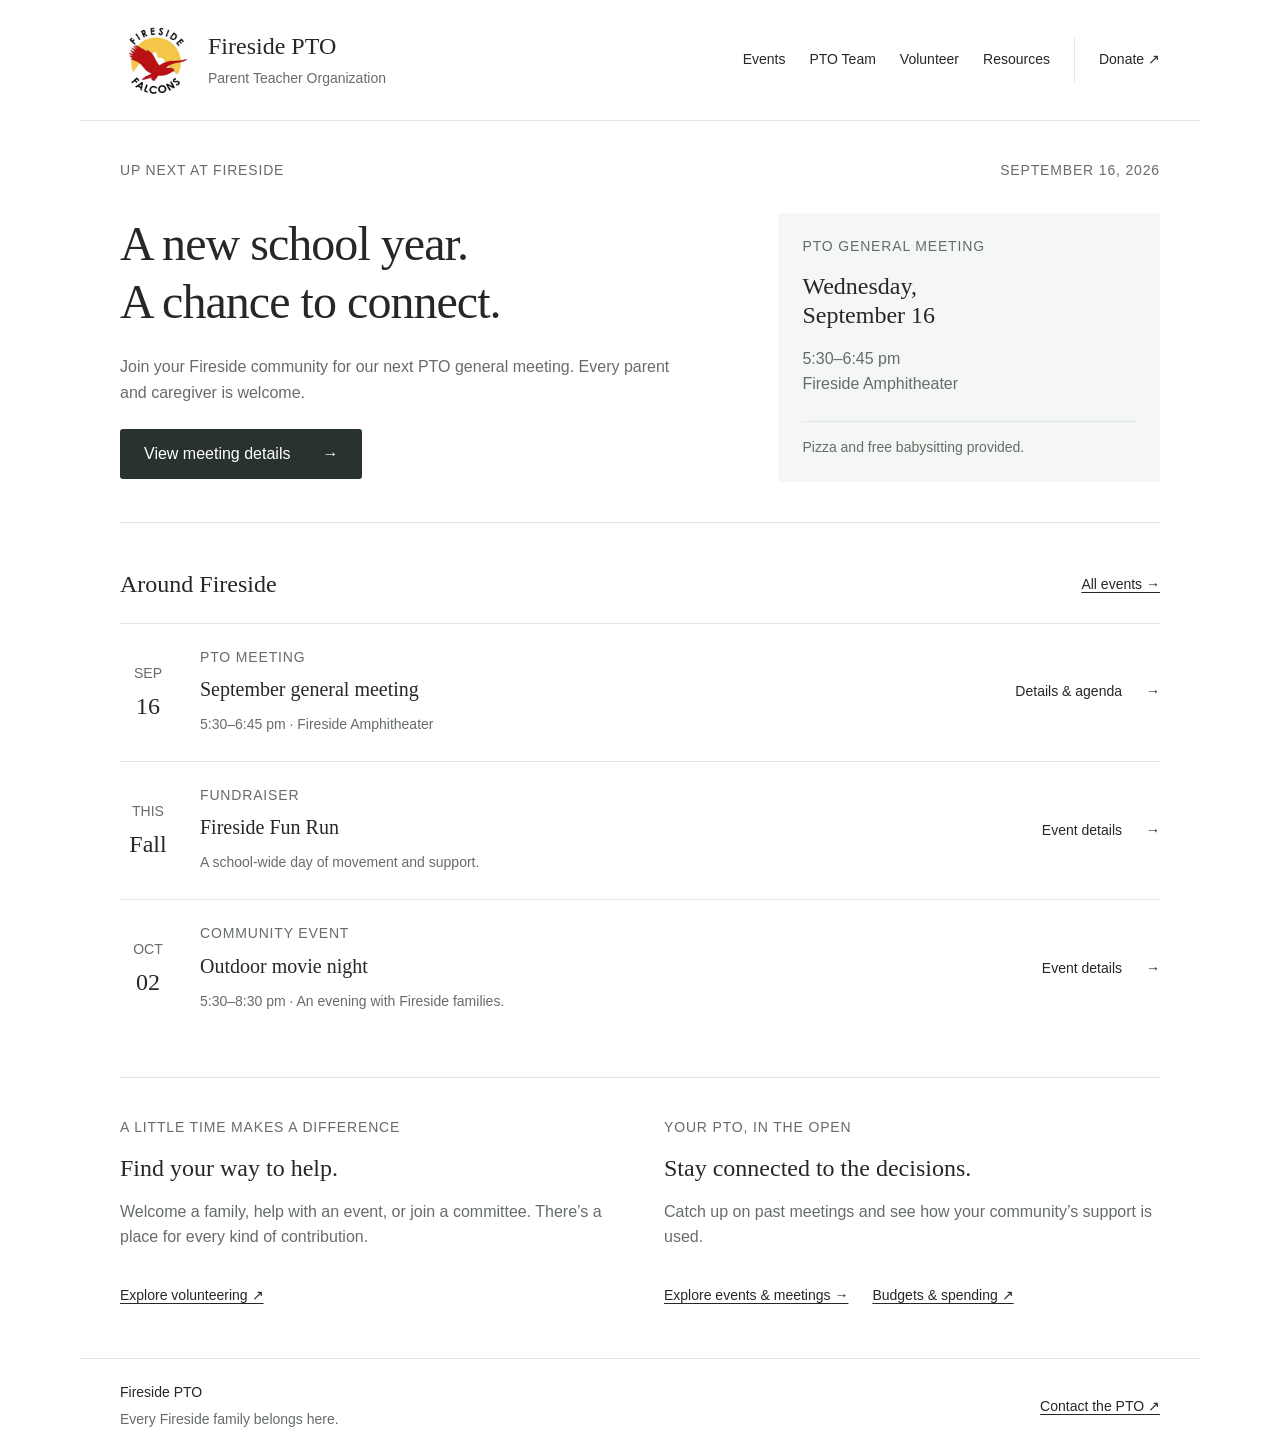
==== index.html @ 52592a34 "Add Fireside PTO website preview and shared design system" ====
<!doctype html>
<html lang="en">
<head>
<meta charset="utf-8">
<meta name="viewport" content="width=device-width, initial-scale=1">
<title>Fireside PTO</title>
<meta name="description" content="Fireside PTO website concept: events, meeting records, volunteer opportunities, and the PTO team.">
<link rel="icon" href="assets/fireside-logo.png">
<link rel="stylesheet" href="design.css">
<link rel="stylesheet" href="site.css">
</head>
<body>
<div id="fireside-refined" aria-label="Refined Fireside family bulletin">
  <header class="fr-header">
    <button class="fr-brand" data-home aria-label="Fireside PTO home"><img src="assets/fireside-logo.png" alt="Fireside Falcons"><span class="fr-brand-copy">Fireside PTO<span>Parent Teacher Organization</span></span></button>
    <nav aria-label="Main navigation"><button data-section="events">Events</button><button data-team>PTO Team</button><a href="https://www.firesidepto.org/volunteering" target="_blank" rel="noopener">Volunteer</a><a href="https://www.firesidepto.org/policiesforms" target="_blank" rel="noopener">Resources</a></nav>
    <a class="fr-support" href="https://www.firesidepto.org/fundraising" target="_blank" rel="noopener">Donate ↗</a>
  </header>
  <main id="fr-home">
    <section class="fr-hero">
      <div class="fr-kicker">UP NEXT AT FIRESIDE <span>SEPTEMBER 16, 2026</span></div>
      <div class="fr-hero-grid"><div><h1>A new school year.<br>A chance to connect.</h1><p>Join your Fireside community for our next PTO general meeting. Every parent and caregiver is welcome.</p><button class="fr-primary" data-event="next">View meeting details <span>→</span></button></div><aside class="fr-next"><span class="fr-label">PTO GENERAL MEETING</span><div class="fr-date">Wednesday,<br>September 16</div><p>5:30–6:45 pm<br>Fireside Amphitheater</p><div class="fr-note">Pizza and free babysitting provided.</div></aside></div>
    </section>
    <section class="fr-events" id="fr-events-section">
      <div class="fr-section-top"><h2>Around Fireside</h2><button class="fr-inline" data-section="events">All events →</button></div>
      <div id="fr-upcoming">
        <button class="fr-event-row" data-event="next"><span class="fr-calendar"><span>SEP</span>16</span><span class="fr-row-main"><span class="fr-label">PTO MEETING</span><strong>September general meeting</strong><span>5:30–6:45 pm · Fireside Amphitheater</span></span><span class="fr-row-end">Details & agenda <span>→</span></span></button>
        <button class="fr-event-row" data-event="run"><span class="fr-calendar"><span>THIS</span>Fall</span><span class="fr-row-main"><span class="fr-label">FUNDRAISER</span><strong>Fireside Fun Run</strong><span>A school-wide day of movement and support.</span></span><span class="fr-row-end">Event details <span>→</span></span></button>
        <button class="fr-event-row" data-event="movie"><span class="fr-calendar"><span>OCT</span>02</span><span class="fr-row-main"><span class="fr-label">COMMUNITY EVENT</span><strong>Outdoor movie night</strong><span>5:30–8:30 pm · An evening with Fireside families.</span></span><span class="fr-row-end">Event details <span>→</span></span></button>
      </div>
      <div id="fr-past" hidden><p class="fr-archive-intro">Meeting summaries, agendas, and minutes stay together with the meeting they belong to.</p><button class="fr-event-row" data-event="past"><span class="fr-calendar"><span>PAST</span>PTO</span><span class="fr-row-main"><span class="fr-label">ILLUSTRATIVE ARCHIVE ENTRY</span><strong>Spring general meeting</strong><span>See how a completed meeting would appear.</span></span><span class="fr-row-end">Summary & minutes <span>→</span></span></button><a class="fr-inline" href="https://www.firesidepto.org/meetingsminutes" target="_blank" rel="noopener">Open the current meeting archive ↗</a></div>
    </section>
    <section class="fr-bottom"><div><span class="fr-label">A LITTLE TIME MAKES A DIFFERENCE</span><h2>Find your way to help.</h2><p>Welcome a family, help with an event, or join a committee. There’s a place for every kind of contribution.</p><a class="fr-inline" href="https://www.firesidepto.org/volunteering" target="_blank" rel="noopener">Explore volunteering ↗</a></div><div><span class="fr-label">YOUR PTO, IN THE OPEN</span><h2>Stay connected to the decisions.</h2><p>Catch up on past meetings and see how your community’s support is used.</p><div class="fr-links"><button class="fr-inline" data-section="meetings">Browse past meetings →</button><a class="fr-inline" href="https://www.firesidepto.org/policiesforms" target="_blank" rel="noopener">Budgets & spending ↗</a></div></div></section>
  </main>
  <main id="fr-events-page" hidden>
    <section class="fr-page-intro"><span class="fr-label">THE FIRESIDE CALENDAR</span><h1>Events & gatherings</h1><p>See what’s coming up, or catch up on the conversations and decisions from past PTO meetings.</p></section>
    <section class="fr-events"><div class="fr-section-top"><h2 id="fr-events-heading">Coming up</h2><div class="fr-switch" role="group" aria-label="Events view"><button data-section="events" aria-pressed="true">Upcoming events</button><button data-section="meetings" aria-pressed="false">Past meetings</button></div></div><div id="fr-events-list"></div><div id="fr-meetings-list" hidden></div></section>
  </main>
  <main id="fr-team" hidden>
    <section class="fr-page-intro"><span class="fr-label">2026–27 SCHOOL YEAR</span><h1>Meet your PTO team.</h1><p>The people serving in named PTO roles, helping organize our events, manage funds, and keep families connected.</p><div class="fr-status">Directory preview · Photos and individual role contacts still to be added.</div></section>
    <section class="fr-team-grid" aria-label="PTO role holders">
      <article><div class="fr-photo" role="img" aria-label="Photo placeholder for Natalie Drummond">ND</div><span class="fr-label">PRESIDENT</span><h2>Natalie Drummond</h2><a class="fr-inline" href="mailto:chairfiresidepto@gmail.com">Email the PTO chair ↗</a></article>
      <article><div class="fr-photo" role="img" aria-label="Photo placeholder for Leanne Duhon">LD</div><span class="fr-label">FUNDRAISING</span><h2>Leanne Duhon</h2><span class="fr-contact-pending">Role contact to be added</span></article>
      <article><div class="fr-photo" role="img" aria-label="Photo placeholder for Chloe Fitch">CF</div><span class="fr-label">PROGRAMS</span><h2>Chloe Fitch</h2><a class="fr-inline" href="mailto:programsfiresidepto@gmail.com">Email the programs team ↗</a></article>
      <article><div class="fr-photo" role="img" aria-label="Photo placeholder for Sivan Kfir">SK</div><span class="fr-label">PROGRAMS CO-CHAIR</span><h2>Sivan Kfir</h2><a class="fr-inline" href="mailto:programsfiresidepto@gmail.com">Email the programs team ↗</a></article>
      <article><div class="fr-photo" role="img" aria-label="Photo placeholder for Jon Mortimer">JM</div><span class="fr-label">TREASURER</span><h2>Jon Mortimer</h2><span class="fr-contact-pending">Role contact to be added</span></article>
      <article><div class="fr-photo" role="img" aria-label="Photo placeholder for Shelly Shacham">SS</div><span class="fr-label">COMMUNICATIONS</span><h2>Shelly Shacham</h2><span class="fr-contact-pending">Role contact to be added</span></article>
      <article><div class="fr-photo" role="img" aria-label="Photo placeholder for Elinor Mayer-Tzang">EM</div><span class="fr-label">COMMUNICATIONS</span><h2>Elinor Mayer-Tzang</h2><span class="fr-contact-pending">Role contact to be added</span></article>
    </section><section class="fr-team-help"><h2>Not sure who to ask?</h2><p>Contact the PTO and we’ll help you find the right person.</p><div class="fr-links"><a class="fr-inline" href="mailto:chairfiresidepto@gmail.com">Contact the PTO ↗</a><a class="fr-inline" href="https://www.firesidepto.org/ptoboard" target="_blank" rel="noopener">Current full roster & role descriptions ↗</a></div></section>
  </main>
  <main id="fr-detail" hidden aria-live="polite"></main>
  <footer><span>Fireside PTO<span class="fr-footer-sub">Every Fireside family belongs here.</span></span><a href="mailto:chairfiresidepto@gmail.com">Contact the PTO ↗</a></footer>
</div>
<script src="app.js"></script>
</body>
</html>
---- design.css ----
/* Fireside light prototype. See design.md for usage rules. */
#fireside-refined {
  color-scheme: light;
  --fr-paper: #ffffff;
  --fr-text: #252827;
  --fr-muted: #666d68;
  --fr-line: #e2e6e2;
  --fr-wash: #f5f7f4;
  --fr-solid: #29332d;
  --fr-solid-text: #ffffff;

  /* Five complete type roles; no per-component font-size tokens. */
  --fr-type-title: 400 clamp(2rem, 1.5rem + 2vw, 3rem)/1.2 Georgia, serif;
  --fr-type-heading: 400 1.5rem/1.2 Georgia, serif;
  --fr-type-item: 400 1.25rem/1.4 Georgia, serif;
  --fr-type-body: 400 1rem/1.6 Arial, sans-serif;
  --fr-type-meta: 400 .875rem/1.4 Arial, sans-serif;

  --fr-gutter: 40px;
  --fr-section-space: 40px;
  --fr-layout-gap: 48px;
  --fr-content-max: 1120px;
  --fr-reading-max: 65ch;
  --fr-control-min: 44px;
  --fr-radius: 3px;

  background: var(--fr-paper);
  color: var(--fr-text);
  font: var(--fr-type-body);
  text-align: left;
}
#fireside-refined * { box-sizing: border-box; }
#fireside-refined [hidden] { display: none !important; }
#fireside-refined button, #fireside-refined a { font: inherit; color: inherit; }
#fireside-refined button { cursor: pointer; background: none; border: 0; padding: 0; text-align: left; min-height: var(--fr-control-min); }
#fireside-refined a { text-decoration: underline; text-underline-offset: 3px; }
#fireside-refined button:hover { text-decoration: underline; text-underline-offset: 3px; }
/* Keep the browser's native focus indicator. */
#fireside-refined :is(h1,h2,h3,p) { margin: 0; }
#fireside-refined h1 { font: var(--fr-type-title); letter-spacing: -.02em; margin-bottom: 24px; }
#fireside-refined h2 { font: var(--fr-type-heading); }
#fireside-refined h3 { font: var(--fr-type-item); }
#fireside-refined p { color: var(--fr-muted); margin: 16px 0 24px; max-width: var(--fr-reading-max); }
#fireside-refined :is(.fr-header,main,footer) { max-width: var(--fr-content-max); margin-inline: auto; padding-inline: var(--fr-gutter); }
#fireside-refined .fr-header { padding-block: 24px; border-bottom: 1px solid var(--fr-line); display: flex; align-items: center; gap: 24px; flex-wrap: wrap; }
#fireside-refined .fr-brand { display: flex; align-items: center; gap: 16px; min-width: 0; }
#fireside-refined .fr-brand img { display: block; width: 72px; height: 72px; object-fit: contain; flex-shrink: 0; }
#fireside-refined .fr-brand-copy { display: block; font: var(--fr-type-heading); }
#fireside-refined .fr-brand-copy>span { display: block; font: var(--fr-type-meta); color: var(--fr-muted); margin-top: 8px; }
#fireside-refined nav { display: flex; gap: 24px; flex: 1; justify-content: flex-end; align-items: center; flex-wrap: wrap; }
#fireside-refined nav :is(button,a), #fireside-refined .fr-support { display: inline-flex; align-items: center; min-height: var(--fr-control-min); font: var(--fr-type-meta); }
#fireside-refined nav a, #fireside-refined .fr-support { text-decoration: none; }
#fireside-refined nav [aria-current=page], #fireside-refined nav a:hover, #fireside-refined .fr-support:hover { text-decoration: underline; text-underline-offset: 6px; }
#fireside-refined .fr-support { border-left: 1px solid var(--fr-line); padding-left: 24px; }
#fireside-refined .fr-hero { padding-block: var(--fr-section-space); border-bottom: 1px solid var(--fr-line); }
#fireside-refined .fr-kicker { display: flex; justify-content: space-between; gap: 16px; flex-wrap: wrap; margin-bottom: 32px; }
#fireside-refined :is(.fr-kicker,.fr-label) { font: var(--fr-type-meta); color: var(--fr-muted); letter-spacing: .06em; }
#fireside-refined .fr-label { display: block; }
#fireside-refined .fr-hero-grid { display: grid; grid-template-columns: 1.6fr 1fr; gap: var(--fr-layout-gap); align-items: center; }
#fireside-refined .fr-primary { display: inline-flex; align-items: center; justify-content: space-between; gap: 32px; background: var(--fr-solid); color: var(--fr-solid-text); padding: 12px 24px; border-radius: var(--fr-radius); font: var(--fr-type-body); }
#fireside-refined :is(.fr-next,.fr-info) { padding: 24px; background: var(--fr-wash); border-radius: var(--fr-radius); }
#fireside-refined .fr-date { font: var(--fr-type-heading); margin-top: 16px; }
#fireside-refined .fr-note { font: var(--fr-type-meta); padding-top: 16px; border-top: 1px solid var(--fr-line); color: var(--fr-muted); }
#fireside-refined .fr-events { padding-block: var(--fr-section-space); }
#fireside-refined .fr-section-top { display: flex; align-items: center; justify-content: space-between; gap: 24px; flex-wrap: wrap; margin-bottom: 16px; }
#fireside-refined .fr-switch { display: flex; gap: 24px; flex-wrap: wrap; }
#fireside-refined .fr-switch button { font: var(--fr-type-meta); padding: 12px 0; color: var(--fr-muted); border-bottom: 2px solid transparent; }
#fireside-refined .fr-switch button[aria-pressed=true] { color: var(--fr-text); border-color: var(--fr-text); }
#fireside-refined .fr-event-row { display: flex; align-items: center; gap: 24px; width: 100%; padding: 24px 0; border-top: 1px solid var(--fr-line); }
#fireside-refined .fr-event-row:hover { background: var(--fr-wash); text-decoration: none; }
#fireside-refined .fr-calendar { width: 56px; flex-shrink: 0; text-align: center; font: var(--fr-type-heading); }
#fireside-refined .fr-calendar>span { display: block; font: var(--fr-type-meta); color: var(--fr-muted); margin-bottom: 8px; }
#fireside-refined .fr-row-main { display: block; flex: 1; min-width: 0; }
#fireside-refined .fr-row-main strong { display: block; font: var(--fr-type-item); margin: 8px 0; }
#fireside-refined .fr-row-main>span:last-child { font: var(--fr-type-meta); color: var(--fr-muted); }
#fireside-refined .fr-row-end { font: var(--fr-type-meta); display: flex; gap: 24px; }
#fireside-refined .fr-bottom { display: grid; grid-template-columns: 1fr 1fr; gap: var(--fr-layout-gap); border-top: 1px solid var(--fr-line); padding-block: var(--fr-section-space); }
#fireside-refined .fr-bottom h2 { margin-top: 16px; }
#fireside-refined .fr-links { display: flex; gap: 16px 24px; flex-wrap: wrap; }
#fireside-refined .fr-inline { display: inline-flex; align-items: center; min-height: var(--fr-control-min); font: var(--fr-type-meta); padding: 8px 0; text-decoration: underline; text-underline-offset: 3px; }
#fireside-refined footer { padding-block: 24px; border-top: 1px solid var(--fr-line); display: flex; align-items: center; justify-content: space-between; gap: 24px; flex-wrap: wrap; font: var(--fr-type-meta); }
#fireside-refined footer a { display: inline-flex; align-items: center; min-height: var(--fr-control-min); }
#fireside-refined .fr-footer-sub { display: block; color: var(--fr-muted); margin-top: 8px; }
#fireside-refined .fr-back { display: inline-flex; align-items: center; margin: 24px 0; font: var(--fr-type-meta); color: var(--fr-muted); }
#fireside-refined .fr-detail-head { padding-bottom: 32px; border-bottom: 1px solid var(--fr-line); }
#fireside-refined :is(.fr-detail-head,.fr-page-intro) h1 { margin-top: 16px; }
#fireside-refined .fr-detail-head p { margin-bottom: 0; }
#fireside-refined .fr-detail-grid { display: grid; grid-template-columns: 1.6fr 1fr; gap: var(--fr-layout-gap); padding-block: var(--fr-section-space); }
#fireside-refined .fr-detail-grid section+section { border-top: 1px solid var(--fr-line); padding-top: 24px; margin-top: 24px; }
#fireside-refined .fr-info { align-self: start; }
#fireside-refined .fr-info dl, #fireside-refined .fr-info dd { margin: 0; }
#fireside-refined .fr-info dt { font: var(--fr-type-meta); color: var(--fr-muted); margin: 24px 0 8px; }
#fireside-refined .fr-info dt:first-child { margin-top: 0; }
#fireside-refined .fr-status { font: var(--fr-type-meta); color: var(--fr-muted); border-left: 2px solid var(--fr-line); padding: 16px; margin: 24px 0; }
#fireside-refined details { border-bottom: 1px solid var(--fr-line); }
#fireside-refined summary { cursor: pointer; min-height: var(--fr-control-min); padding: 16px 0; }
#fireside-refined details p { margin-bottom: 16px; }
#fireside-refined .fr-page-intro { padding-block: var(--fr-section-space); border-bottom: 1px solid var(--fr-line); }
#fireside-refined .fr-page-intro p { margin-bottom: 0; }
#fireside-refined .fr-team-grid { display: grid; grid-template-columns: repeat(3,minmax(0,1fr)); gap: 32px 24px; padding-block: var(--fr-section-space); }
#fireside-refined .fr-photo { aspect-ratio: 4/3; display: grid; place-items: center; background: var(--fr-wash); color: var(--fr-muted); font: var(--fr-type-heading); margin-bottom: 16px; border-radius: var(--fr-radius); }
#fireside-refined .fr-team-grid h2 { font: var(--fr-type-item); margin-top: 8px; overflow-wrap: anywhere; }
#fireside-refined .fr-contact-pending { display: block; color: var(--fr-muted); font: var(--fr-type-meta); margin-top: 16px; }
#fireside-refined .fr-team-help { border-top: 1px solid var(--fr-line); padding-block: var(--fr-section-space); }
@media(max-width:960px) {
  #fireside-refined nav { order: 3; flex-basis: 100%; justify-content: flex-start; }
  #fireside-refined .fr-support { margin-left: auto; border: 0; padding: 0; }
}
@media(max-width:720px) {
  #fireside-refined { --fr-gutter:24px; --fr-section-space:32px; --fr-layout-gap:24px; }
  #fireside-refined :is(.fr-hero-grid,.fr-detail-grid) { grid-template-columns:1fr; }
  #fireside-refined .fr-team-grid { grid-template-columns:repeat(2,minmax(0,1fr)); }
  #fireside-refined .fr-event-row { flex-wrap:wrap; gap:16px; }
  #fireside-refined .fr-row-end { flex-basis:100%; margin-left:72px; }
}
@media(max-width:480px) {
  #fireside-refined :is(.fr-bottom,.fr-team-grid) { grid-template-columns:1fr; }
  #fireside-refined .fr-brand-copy { font:var(--fr-type-item); }
  #fireside-refined .fr-brand img { width:56px; height:56px; }
  #fireside-refined .fr-brand-copy>span { max-width:18ch; }
  #fireside-refined .fr-header { gap:16px; }
  #fireside-refined .fr-support { margin-left:0; }
  #fireside-refined nav { gap:16px; }
  #fireside-refined .fr-switch { gap:16px; }
}
---- site.css ----
html { color-scheme: light; background: #fff; }
body { margin: 0; }
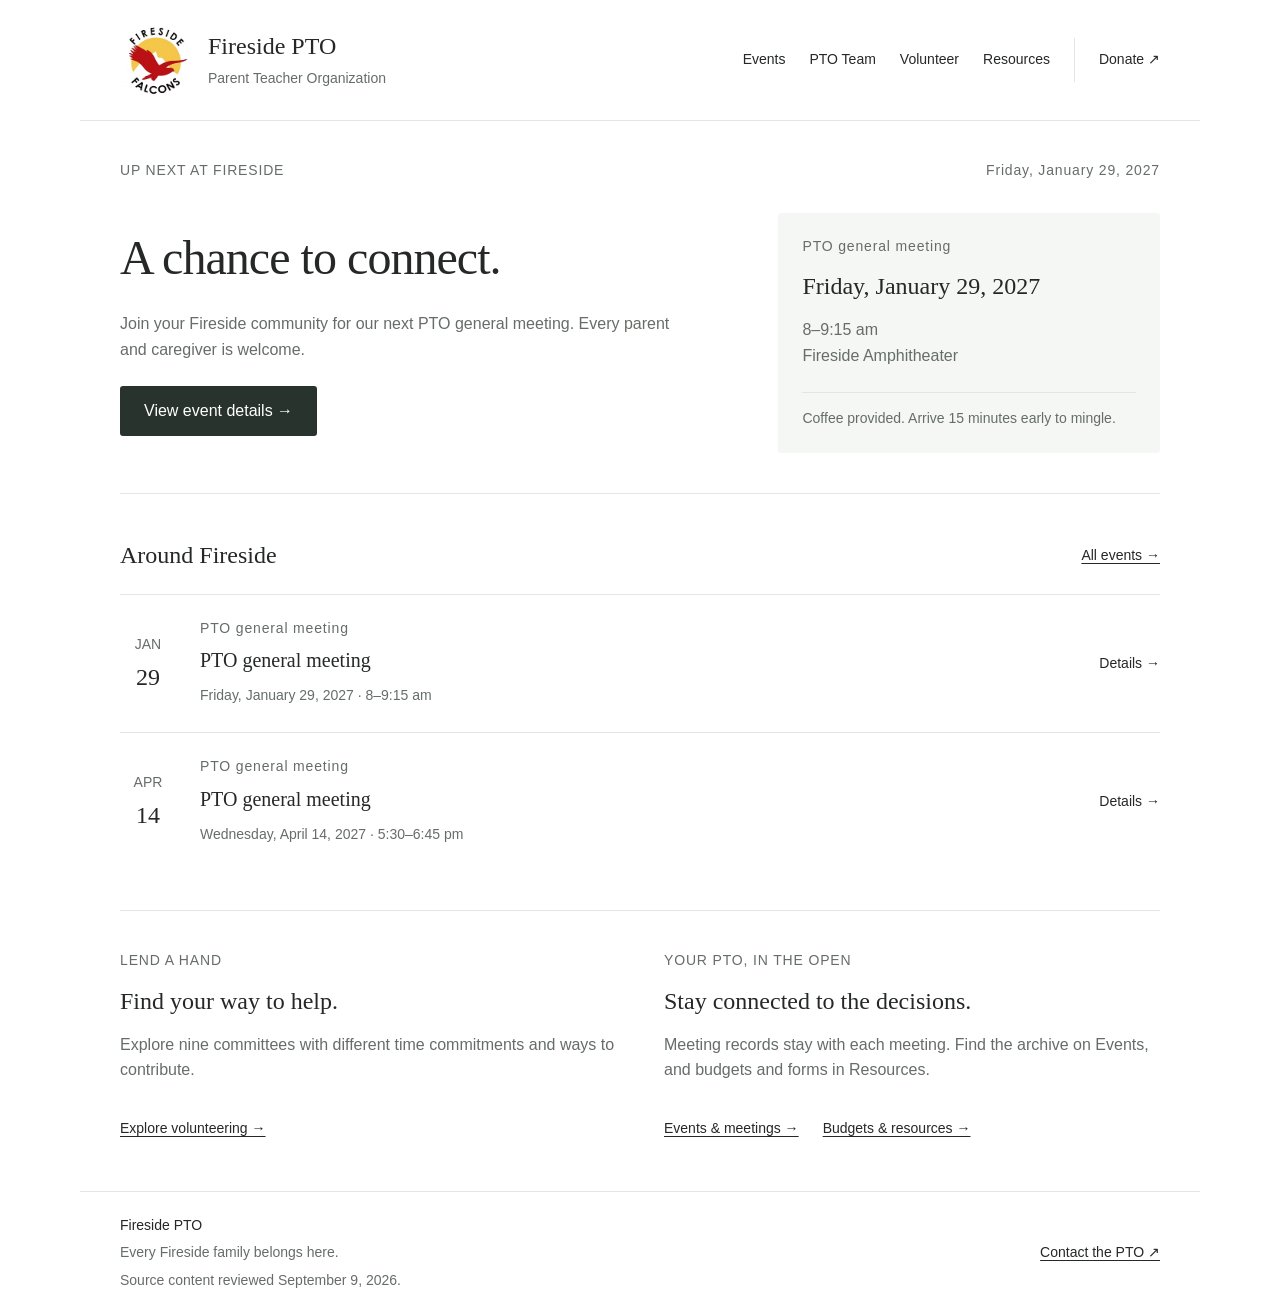
==== commit b4543bad: "Import public PTO meeting archive, team, and resources" ====
--- a/index.html
+++ b/index.html
@@ -4,53 +4,28 @@
 <meta charset="utf-8">
 <meta name="viewport" content="width=device-width, initial-scale=1">
 <title>Fireside PTO</title>
-<meta name="description" content="Fireside PTO website concept: events, meeting records, volunteer opportunities, and the PTO team.">
+<meta name="description" content="Fireside PTO events, meeting records, volunteer opportunities, resources, and team contacts.">
 <link rel="icon" href="assets/fireside-logo.png">
 <link rel="stylesheet" href="design.css">
 <link rel="stylesheet" href="site.css">
 </head>
 <body>
-<div id="fireside-refined" aria-label="Refined Fireside family bulletin">
+<div id="fireside-refined" aria-label="Fireside PTO">
   <header class="fr-header">
-    <button class="fr-brand" data-home aria-label="Fireside PTO home"><img src="assets/fireside-logo.png" alt="Fireside Falcons"><span class="fr-brand-copy">Fireside PTO<span>Parent Teacher Organization</span></span></button>
-    <nav aria-label="Main navigation"><button data-section="events">Events</button><button data-team>PTO Team</button><a href="https://www.firesidepto.org/volunteering" target="_blank" rel="noopener">Volunteer</a><a href="https://www.firesidepto.org/policiesforms" target="_blank" rel="noopener">Resources</a></nav>
-    <a class="fr-support" href="https://www.firesidepto.org/fundraising" target="_blank" rel="noopener">Donate ↗</a>
+    <a class="fr-brand" href="#home" aria-label="Fireside PTO home"><img src="assets/fireside-logo.png" alt="Fireside Falcons"><span class="fr-brand-copy">Fireside PTO<span>Parent Teacher Organization</span></span></a>
+    <nav aria-label="Main navigation"><a href="#events">Events</a><a href="#team">PTO Team</a><a href="#volunteer">Volunteer</a><a href="#resources">Resources</a></nav>
+    <a class="fr-support" href="https://amnelnkw.donorsupport.co/page/FUNSYHPEWMG" target="_blank" rel="noopener">Donate ↗</a>
   </header>
-  <main id="fr-home">
-    <section class="fr-hero">
-      <div class="fr-kicker">UP NEXT AT FIRESIDE <span>SEPTEMBER 16, 2026</span></div>
-      <div class="fr-hero-grid"><div><h1>A new school year.<br>A chance to connect.</h1><p>Join your Fireside community for our next PTO general meeting. Every parent and caregiver is welcome.</p><button class="fr-primary" data-event="next">View meeting details <span>→</span></button></div><aside class="fr-next"><span class="fr-label">PTO GENERAL MEETING</span><div class="fr-date">Wednesday,<br>September 16</div><p>5:30–6:45 pm<br>Fireside Amphitheater</p><div class="fr-note">Pizza and free babysitting provided.</div></aside></div>
-    </section>
-    <section class="fr-events" id="fr-events-section">
-      <div class="fr-section-top"><h2>Around Fireside</h2><button class="fr-inline" data-section="events">All events →</button></div>
-      <div id="fr-upcoming">
-        <button class="fr-event-row" data-event="next"><span class="fr-calendar"><span>SEP</span>16</span><span class="fr-row-main"><span class="fr-label">PTO MEETING</span><strong>September general meeting</strong><span>5:30–6:45 pm · Fireside Amphitheater</span></span><span class="fr-row-end">Details & agenda <span>→</span></span></button>
-        <button class="fr-event-row" data-event="run"><span class="fr-calendar"><span>THIS</span>Fall</span><span class="fr-row-main"><span class="fr-label">FUNDRAISER</span><strong>Fireside Fun Run</strong><span>A school-wide day of movement and support.</span></span><span class="fr-row-end">Event details <span>→</span></span></button>
-        <button class="fr-event-row" data-event="movie"><span class="fr-calendar"><span>OCT</span>02</span><span class="fr-row-main"><span class="fr-label">COMMUNITY EVENT</span><strong>Outdoor movie night</strong><span>5:30–8:30 pm · An evening with Fireside families.</span></span><span class="fr-row-end">Event details <span>→</span></span></button>
-      </div>
-      <div id="fr-past" hidden><p class="fr-archive-intro">Meeting summaries, agendas, and minutes stay together with the meeting they belong to.</p><button class="fr-event-row" data-event="past"><span class="fr-calendar"><span>PAST</span>PTO</span><span class="fr-row-main"><span class="fr-label">ILLUSTRATIVE ARCHIVE ENTRY</span><strong>Spring general meeting</strong><span>See how a completed meeting would appear.</span></span><span class="fr-row-end">Summary & minutes <span>→</span></span></button><a class="fr-inline" href="https://www.firesidepto.org/meetingsminutes" target="_blank" rel="noopener">Open the current meeting archive ↗</a></div>
-    </section>
-    <section class="fr-bottom"><div><span class="fr-label">A LITTLE TIME MAKES A DIFFERENCE</span><h2>Find your way to help.</h2><p>Welcome a family, help with an event, or join a committee. There’s a place for every kind of contribution.</p><a class="fr-inline" href="https://www.firesidepto.org/volunteering" target="_blank" rel="noopener">Explore volunteering ↗</a></div><div><span class="fr-label">YOUR PTO, IN THE OPEN</span><h2>Stay connected to the decisions.</h2><p>Catch up on past meetings and see how your community’s support is used.</p><div class="fr-links"><button class="fr-inline" data-section="meetings">Browse past meetings →</button><a class="fr-inline" href="https://www.firesidepto.org/policiesforms" target="_blank" rel="noopener">Budgets & spending ↗</a></div></div></section>
-  </main>
-  <main id="fr-events-page" hidden>
-    <section class="fr-page-intro"><span class="fr-label">THE FIRESIDE CALENDAR</span><h1>Events & gatherings</h1><p>See what’s coming up, or catch up on the conversations and decisions from past PTO meetings.</p></section>
-    <section class="fr-events"><div class="fr-section-top"><h2 id="fr-events-heading">Coming up</h2><div class="fr-switch" role="group" aria-label="Events view"><button data-section="events" aria-pressed="true">Upcoming events</button><button data-section="meetings" aria-pressed="false">Past meetings</button></div></div><div id="fr-events-list"></div><div id="fr-meetings-list" hidden></div></section>
-  </main>
-  <main id="fr-team" hidden>
-    <section class="fr-page-intro"><span class="fr-label">2026–27 SCHOOL YEAR</span><h1>Meet your PTO team.</h1><p>The people serving in named PTO roles, helping organize our events, manage funds, and keep families connected.</p><div class="fr-status">Directory preview · Photos and individual role contacts still to be added.</div></section>
-    <section class="fr-team-grid" aria-label="PTO role holders">
-      <article><div class="fr-photo" role="img" aria-label="Photo placeholder for Natalie Drummond">ND</div><span class="fr-label">PRESIDENT</span><h2>Natalie Drummond</h2><a class="fr-inline" href="mailto:chairfiresidepto@gmail.com">Email the PTO chair ↗</a></article>
-      <article><div class="fr-photo" role="img" aria-label="Photo placeholder for Leanne Duhon">LD</div><span class="fr-label">FUNDRAISING</span><h2>Leanne Duhon</h2><span class="fr-contact-pending">Role contact to be added</span></article>
-      <article><div class="fr-photo" role="img" aria-label="Photo placeholder for Chloe Fitch">CF</div><span class="fr-label">PROGRAMS</span><h2>Chloe Fitch</h2><a class="fr-inline" href="mailto:programsfiresidepto@gmail.com">Email the programs team ↗</a></article>
-      <article><div class="fr-photo" role="img" aria-label="Photo placeholder for Sivan Kfir">SK</div><span class="fr-label">PROGRAMS CO-CHAIR</span><h2>Sivan Kfir</h2><a class="fr-inline" href="mailto:programsfiresidepto@gmail.com">Email the programs team ↗</a></article>
-      <article><div class="fr-photo" role="img" aria-label="Photo placeholder for Jon Mortimer">JM</div><span class="fr-label">TREASURER</span><h2>Jon Mortimer</h2><span class="fr-contact-pending">Role contact to be added</span></article>
-      <article><div class="fr-photo" role="img" aria-label="Photo placeholder for Shelly Shacham">SS</div><span class="fr-label">COMMUNICATIONS</span><h2>Shelly Shacham</h2><span class="fr-contact-pending">Role contact to be added</span></article>
-      <article><div class="fr-photo" role="img" aria-label="Photo placeholder for Elinor Mayer-Tzang">EM</div><span class="fr-label">COMMUNICATIONS</span><h2>Elinor Mayer-Tzang</h2><span class="fr-contact-pending">Role contact to be added</span></article>
-    </section><section class="fr-team-help"><h2>Not sure who to ask?</h2><p>Contact the PTO and we’ll help you find the right person.</p><div class="fr-links"><a class="fr-inline" href="mailto:chairfiresidepto@gmail.com">Contact the PTO ↗</a><a class="fr-inline" href="https://www.firesidepto.org/ptoboard" target="_blank" rel="noopener">Current full roster & role descriptions ↗</a></div></section>
-  </main>
-  <main id="fr-detail" hidden aria-live="polite"></main>
-  <footer><span>Fireside PTO<span class="fr-footer-sub">Every Fireside family belongs here.</span></span><a href="mailto:chairfiresidepto@gmail.com">Contact the PTO ↗</a></footer>
+  <main id="fr-home"><h1>Fireside PTO</h1><p>Events, meeting records, and ways to help your school community.</p></main>
+  <main id="fr-events-page" hidden></main>
+  <main id="fr-team" hidden></main>
+  <main id="fr-resources" hidden></main>
+  <main id="fr-volunteer" hidden></main>
+  <main id="fr-detail" hidden></main>
+  <noscript><p>Please enable JavaScript to browse this directory, or visit <a href="https://www.firesidepto.org/">the existing Fireside PTO website</a>.</p></noscript>
+  <footer><span>Fireside PTO<span class="fr-footer-sub">Every Fireside family belongs here.</span><span class="fr-footer-sub">Source content reviewed September 9, 2026.</span></span><a href="mailto:chairfiresidepto@gmail.com">Contact the PTO ↗</a></footer>
 </div>
+<script src="content.js"></script>
 <script src="app.js"></script>
 </body>
 </html>
--- a/site.css
+++ b/site.css
@@ -1,2 +1,11 @@
 html { color-scheme: light; background: #fff; }
 body { margin: 0; }
+#fireside-refined .fr-brand,
+#fireside-refined .fr-primary,
+#fireside-refined .fr-event-row { text-decoration: none; }
+#fireside-refined .fr-primary { min-height: var(--fr-control-min); }
+#fireside-refined .fr-list-heading { margin-top: 32px; }
+#fireside-refined .fr-switch [aria-current="page"] { border-bottom: 2px solid var(--fr-text); text-decoration: none; }
+#fireside-refined .fr-resource-list { list-style: none; padding: 0; margin: 16px 0; }
+#fireside-refined .fr-resource-list li { padding-block: 8px; border-bottom: 1px solid var(--fr-line); }
+#fireside-refined .fr-resource-list .fr-note { border: 0; padding: 0; }
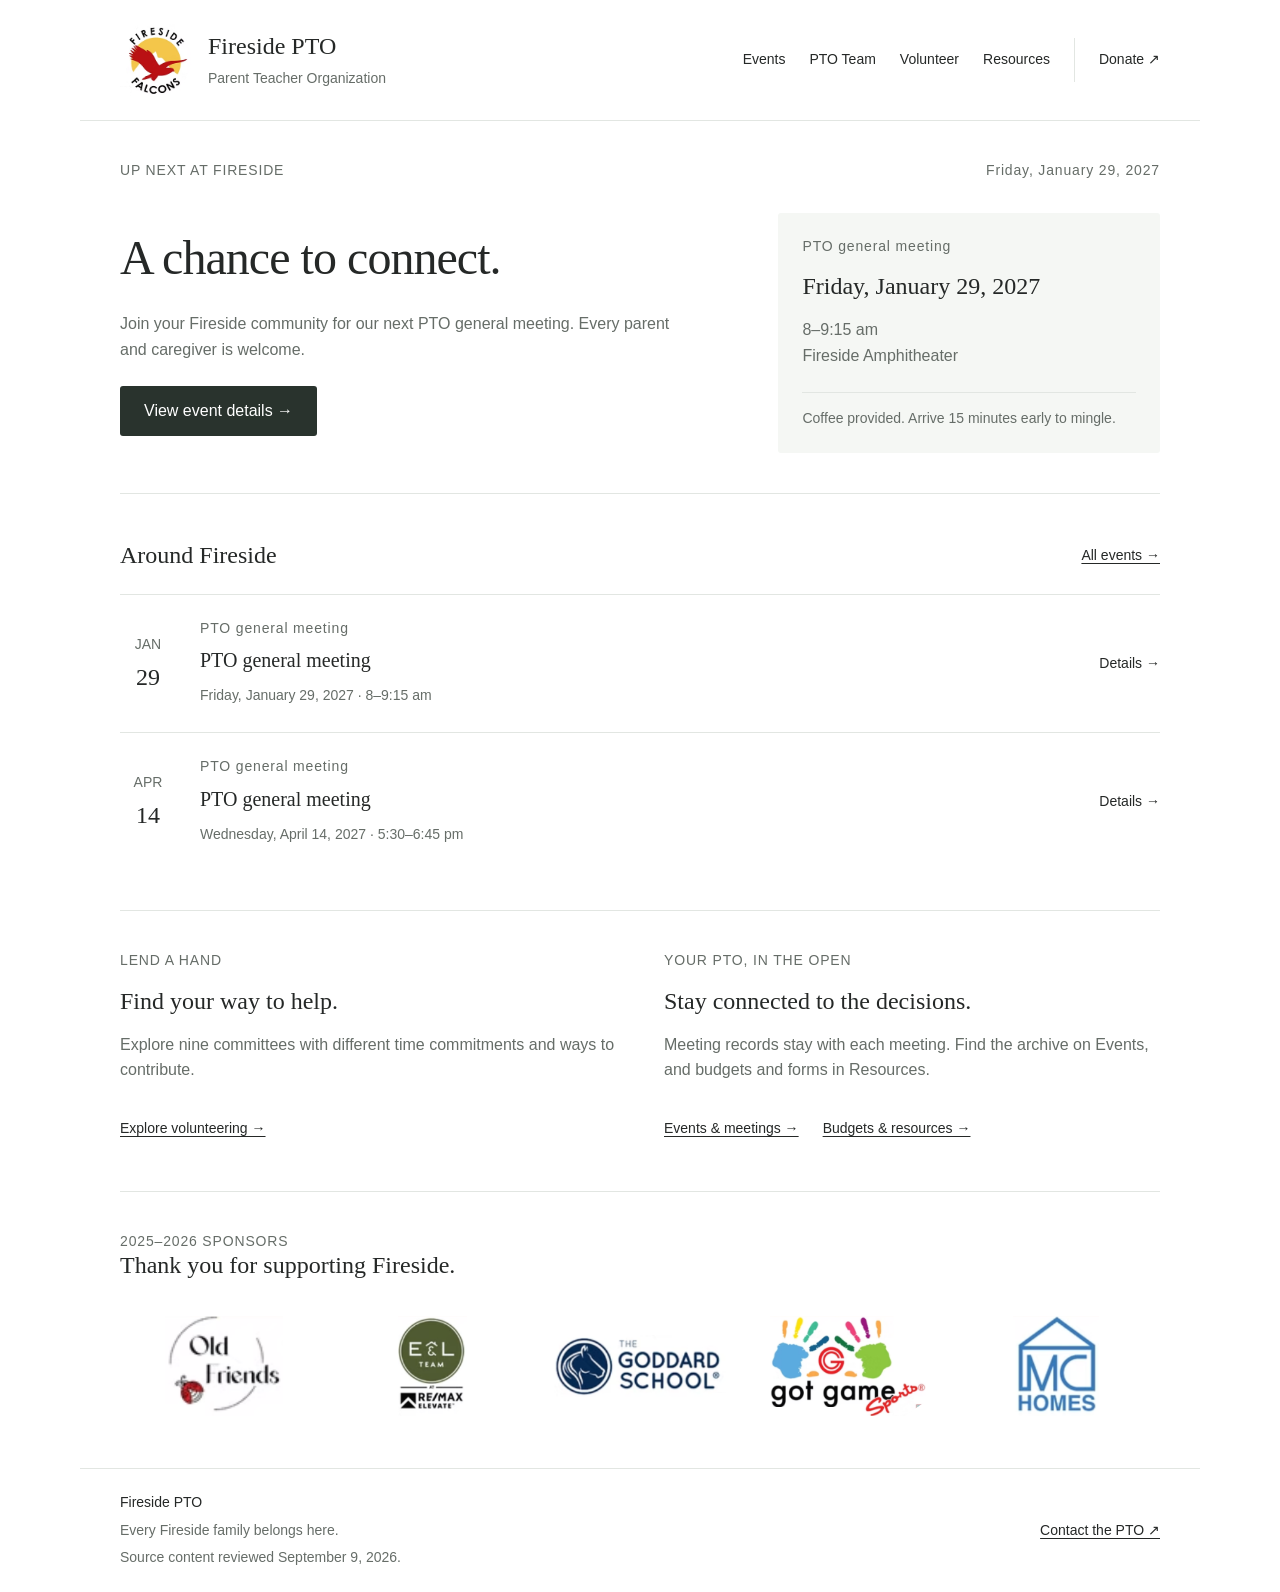
==== commit 614d2054: "Simplify resource and volunteer pages and add sponsor carousel" ====
--- a/index.html
+++ b/index.html
@@ -7,7 +7,7 @@
 <meta name="description" content="Fireside PTO events, meeting records, volunteer opportunities, resources, and team contacts.">
 <link rel="icon" href="assets/fireside-logo.png">
 <link rel="stylesheet" href="design.css">
-<link rel="stylesheet" href="site.css">
+<link rel="stylesheet" href="site.css?v=2">
 </head>
 <body>
 <div id="fireside-refined" aria-label="Fireside PTO">
@@ -26,6 +26,7 @@
   <footer><span>Fireside PTO<span class="fr-footer-sub">Every Fireside family belongs here.</span><span class="fr-footer-sub">Source content reviewed September 9, 2026.</span></span><a href="mailto:chairfiresidepto@gmail.com">Contact the PTO ↗</a></footer>
 </div>
 <script src="content.js"></script>
-<script src="app.js"></script>
+<script src="app.js?v=2"></script>
+<script src="sponsors.js?v=2"></script>
 </body>
 </html>
--- a/site.css
+++ b/site.css
@@ -1,4 +1,37 @@
 html { color-scheme: light; background: #fff; }
+#fireside-refined .fr-simple-intro { padding-top: var(--fr-section-space); }
+#fireside-refined .fr-resource-grid { display: grid; grid-template-columns: repeat(2,minmax(0,1fr)); gap: 32px var(--fr-layout-gap); padding: 8px 0 var(--fr-section-space); }
+#fireside-refined #fr-resources .fr-resource-list { margin: 8px 0 0; }
+#fireside-refined #fr-resources .fr-resource-list li { border: 0; padding: 0; }
+#fireside-refined #fr-resources details { border: 0; }
+#fireside-refined #fr-resources summary { padding-block: 8px; }
+#fireside-refined .fr-committee-section { padding-block: var(--fr-section-space); }
+#fireside-refined .fr-committee-grid { display: grid; grid-template-columns: repeat(2,minmax(0,1fr)); gap: 32px var(--fr-layout-gap); }
+#fireside-refined .fr-committee-grid h2 { font: var(--fr-type-item); }
+#fireside-refined .fr-commitment { display: block; font: var(--fr-type-meta); color: var(--fr-muted); margin-top: 8px; }
+#fireside-refined .fr-committee-grid p { margin: 8px 0 0; }
+@media (max-width:720px) {
+  #fireside-refined :is(.fr-resource-grid,.fr-committee-grid) { grid-template-columns: 1fr; }
+}
+.fr-sponsors { padding-block: var(--fr-section-space); border-top: 1px solid var(--fr-line); }
+.fr-sponsors h2 { margin-top: 8px; }
+.fr-sponsor-window { overflow: hidden; margin-top: 24px; }
+.fr-sponsor-track { display: flex; width: max-content; animation: fr-sponsor-scroll 65s linear infinite; }
+.fr-sponsor-group { display: flex; align-items: center; list-style: none; margin: 0; padding: 0; }
+.fr-sponsor-group li { width: 208px; height: 124px; display: flex; align-items: center; justify-content: center; }
+.fr-sponsor-logo { display: block; flex-shrink: 0; background-image: url('assets/sponsors-2025-2026.png'); background-repeat: no-repeat; }
+.fr-sponsor-window:hover .fr-sponsor-track,
+.fr-sponsor-window:focus-within .fr-sponsor-track { animation-play-state: paused; }
+@keyframes fr-sponsor-scroll { to { transform: translateX(-50%); } }
+@media (max-width: 480px) {
+  .fr-sponsors .fr-section-top { align-items: flex-start; flex-direction: column; gap: 8px; }
+}
+@media (prefers-reduced-motion: reduce) {
+  .fr-sponsor-track { animation: none; width: 100%; }
+  .fr-sponsor-group { flex-wrap: wrap; justify-content: center; width: 100%; }
+  .fr-sponsor-group li { width: min(208px, 50%); }
+  .fr-sponsor-group[aria-hidden] { display: none; }
+}
 body { margin: 0; }
 #fireside-refined .fr-brand,
 #fireside-refined .fr-primary,
@@ -9,3 +42,8 @@
 #fireside-refined .fr-resource-list { list-style: none; padding: 0; margin: 16px 0; }
 #fireside-refined .fr-resource-list li { padding-block: 8px; border-bottom: 1px solid var(--fr-line); }
 #fireside-refined .fr-resource-list .fr-note { border: 0; padding: 0; }
+
+.fr-sponsor-link { display: flex; align-items: center; justify-content: center; width: 100%; height: 100%; }
+.fr-sponsor-window:focus-within .fr-sponsor-track { animation: none; width: 100%; }
+.fr-sponsor-window:focus-within .fr-sponsor-group { flex-wrap: wrap; justify-content: center; width: 100%; }
+.fr-sponsor-window:focus-within .fr-sponsor-group[aria-hidden] { display: none; }
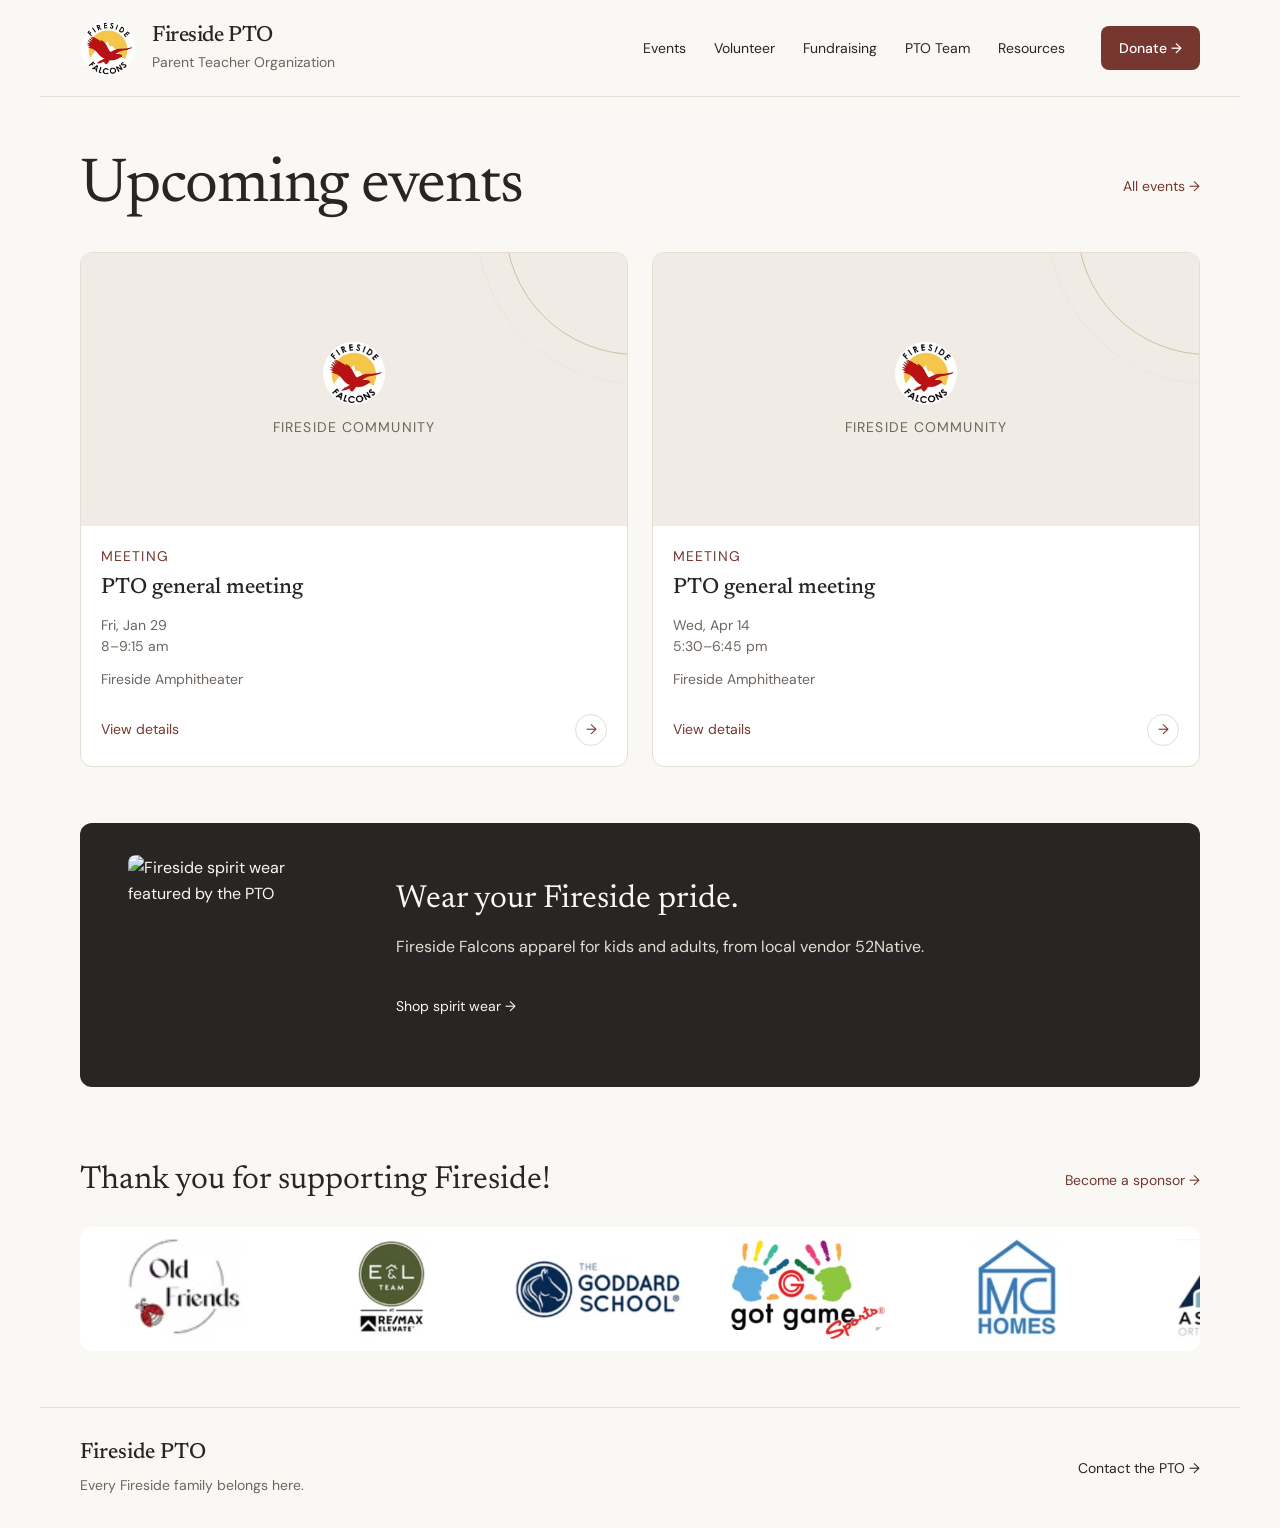
==== commit 598ff486: "Refine PTO design system, events, and responsive navigation" ====
--- a/index.html
+++ b/index.html
@@ -6,15 +6,16 @@
 <title>Fireside PTO</title>
 <meta name="description" content="Fireside PTO events, meeting records, volunteer opportunities, resources, and team contacts.">
 <link rel="icon" href="assets/fireside-logo.png">
-<link rel="stylesheet" href="design.css">
-<link rel="stylesheet" href="site.css?v=2">
+<link rel="stylesheet" href="design.css?v=donate-arrow-1">
+<link rel="stylesheet" href="site.css?v=flexible-event-cards-1">
 </head>
 <body>
 <div id="fireside-refined" aria-label="Fireside PTO">
   <header class="fr-header">
     <a class="fr-brand" href="#home" aria-label="Fireside PTO home"><img src="assets/fireside-logo.png" alt="Fireside Falcons"><span class="fr-brand-copy">Fireside PTO<span>Parent Teacher Organization</span></span></a>
-    <nav aria-label="Main navigation"><a href="#events">Events</a><a href="#team">PTO Team</a><a href="#volunteer">Volunteer</a><a href="#resources">Resources</a></nav>
-    <a class="fr-support" href="https://amnelnkw.donorsupport.co/page/FUNSYHPEWMG" target="_blank" rel="noopener">Donate ↗</a>
+    <nav id="fr-main-nav" aria-label="Main navigation"><a href="#events">Events</a><a href="#volunteer">Volunteer</a><a href="#fundraising">Fundraising</a><a href="#team">PTO Team</a><a href="#resources">Resources</a></nav>
+    <a class="fr-support" href="https://amnelnkw.donorsupport.co/page/FUNSYHPEWMG" target="_blank" rel="noopener">Donate<span class="fr-donate-arrow" aria-hidden="true">&nbsp;→</span></a>
+    <button class="fr-menu-toggle" type="button" aria-controls="fr-main-nav" aria-expanded="false" aria-label="Open menu" hidden><svg viewBox="0 0 24 24" width="24" height="24" fill="none" stroke="currentColor" stroke-width="1.5" stroke-linecap="round" aria-hidden="true"><path class="fr-menu-open-icon" d="M4 6h16M4 12h16M4 18h16"/><path class="fr-menu-close-icon" d="m6 6 12 12M18 6 6 18"/></svg></button>
   </header>
   <main id="fr-home"><h1>Fireside PTO</h1><p>Events, meeting records, and ways to help your school community.</p></main>
   <main id="fr-events-page" hidden></main>
@@ -22,11 +23,14 @@
   <main id="fr-resources" hidden></main>
   <main id="fr-volunteer" hidden></main>
   <main id="fr-detail" hidden></main>
+  <main id="fr-program" hidden></main>
+  <main id="fr-fundraising" hidden></main>
   <noscript><p>Please enable JavaScript to browse this directory, or visit <a href="https://www.firesidepto.org/">the existing Fireside PTO website</a>.</p></noscript>
-  <footer><span>Fireside PTO<span class="fr-footer-sub">Every Fireside family belongs here.</span><span class="fr-footer-sub">Source content reviewed September 9, 2026.</span></span><a href="mailto:chairfiresidepto@gmail.com">Contact the PTO ↗</a></footer>
+  <footer><span class="fr-footer-brand">Fireside PTO<span class="fr-footer-sub">Every Fireside family belongs here.</span></span><a href="mailto:chairfiresidepto@gmail.com">Contact the PTO →</a></footer>
 </div>
-<script src="content.js"></script>
-<script src="app.js?v=2"></script>
-<script src="sponsors.js?v=2"></script>
+<script src="content.js?v=team-photos-1"></script>
+<script src="app.js?v=events-header-toggle-1"></script>
+<script src="sponsors.js?v=heading-1"></script>
+<script src="navigation.js?v=visible-donate-1"></script>
 </body>
 </html>
--- a/design.css
+++ b/design.css
@@ -1,74 +1,123 @@
-/* Fireside light prototype. See design.md for usage rules. */
+@font-face {
+  font-family: 'DM Sans';
+  font-style: normal;
+  font-weight: 400;
+  font-display: swap;
+  src: url(assets/fonts/dm-sans-400.ttf) format('truetype');
+}
+@font-face {
+  font-family: 'DM Sans';
+  font-style: normal;
+  font-weight: 500;
+  font-display: swap;
+  src: url(assets/fonts/dm-sans-500.ttf) format('truetype');
+}
+@font-face {
+  font-family: 'DM Sans';
+  font-style: normal;
+  font-weight: 600;
+  font-display: swap;
+  src: url(assets/fonts/dm-sans-600.ttf) format('truetype');
+}
+@font-face {
+  font-family: 'Newsreader';
+  font-style: normal;
+  font-weight: 400;
+  font-display: swap;
+  src: url(assets/fonts/newsreader-400.ttf) format('truetype');
+}
+@font-face {
+  font-family: 'Newsreader';
+  font-style: normal;
+  font-weight: 500;
+  font-display: swap;
+  src: url(assets/fonts/newsreader-500.ttf) format('truetype');
+}
+
+/* Fireside — shared foundations and components. See design.md. */
 #fireside-refined {
   color-scheme: light;
-  --fr-paper: #ffffff;
-  --fr-text: #252827;
-  --fr-muted: #666d68;
-  --fr-line: #e2e6e2;
-  --fr-wash: #f5f7f4;
-  --fr-solid: #29332d;
+  --fr-paper: #faf8f4;
+  --fr-text: #282624;
+  --fr-muted: #6d655e;
+  --fr-line: #e3ddd4;
+  --fr-wash: #f0ece5;
+  --fr-solid: #75372f;
   --fr-solid-text: #ffffff;
+  --fr-surface: #ffffff;
+  --fr-gold: #ac8b4f;
+  --fr-shadow: 0 12px 32px rgb(40 38 36 / 9%);
 
   /* Five complete type roles; no per-component font-size tokens. */
-  --fr-type-title: 400 clamp(2rem, 1.5rem + 2vw, 3rem)/1.2 Georgia, serif;
-  --fr-type-heading: 400 1.5rem/1.2 Georgia, serif;
-  --fr-type-item: 400 1.25rem/1.4 Georgia, serif;
-  --fr-type-body: 400 1rem/1.6 Arial, sans-serif;
-  --fr-type-meta: 400 .875rem/1.4 Arial, sans-serif;
+  --fr-type-title: 400 clamp(2.5rem, 1.5rem + 3vw, 4rem)/1.08 "Newsreader", Georgia, serif;
+  --fr-type-heading: 400 2rem/1.15 "Newsreader", Georgia, serif;
+  --fr-type-item: 500 1.375rem/1.25 "Newsreader", Georgia, serif;
+  --fr-type-body: 400 1rem/1.65 "DM Sans", Arial, sans-serif;
+  --fr-type-meta: 400 .875rem/1.5 "DM Sans", Arial, sans-serif;
 
   --fr-gutter: 40px;
-  --fr-section-space: 40px;
+  --fr-section-space: 56px;
   --fr-layout-gap: 48px;
-  --fr-content-max: 1120px;
-  --fr-reading-max: 65ch;
+  --fr-content-max: 1200px;
+  --fr-reading-max: 62ch;
   --fr-control-min: 44px;
-  --fr-radius: 3px;
+  --fr-radius: 12px;
 
   background: var(--fr-paper);
   color: var(--fr-text);
   font: var(--fr-type-body);
+  -webkit-font-smoothing: antialiased;
   text-align: left;
 }
 #fireside-refined * { box-sizing: border-box; }
 #fireside-refined [hidden] { display: none !important; }
 #fireside-refined button, #fireside-refined a { font: inherit; color: inherit; }
 #fireside-refined button { cursor: pointer; background: none; border: 0; padding: 0; text-align: left; min-height: var(--fr-control-min); }
-#fireside-refined a { text-decoration: underline; text-underline-offset: 3px; }
-#fireside-refined button:hover { text-decoration: underline; text-underline-offset: 3px; }
-/* Keep the browser's native focus indicator. */
+#fireside-refined a { text-decoration: none; }
+#fireside-refined button:hover { text-decoration: none; }
+#fireside-refined :is(a,button,summary):focus-visible { outline: 2px solid var(--fr-solid); outline-offset: 4px; }
+#fireside-refined ::selection { background: var(--fr-solid); color: var(--fr-solid-text); }
 #fireside-refined :is(h1,h2,h3,p) { margin: 0; }
 #fireside-refined h1 { font: var(--fr-type-title); letter-spacing: -.02em; margin-bottom: 24px; }
 #fireside-refined h2 { font: var(--fr-type-heading); }
 #fireside-refined h3 { font: var(--fr-type-item); }
 #fireside-refined p { color: var(--fr-muted); margin: 16px 0 24px; max-width: var(--fr-reading-max); }
 #fireside-refined :is(.fr-header,main,footer) { max-width: var(--fr-content-max); margin-inline: auto; padding-inline: var(--fr-gutter); }
-#fireside-refined .fr-header { padding-block: 24px; border-bottom: 1px solid var(--fr-line); display: flex; align-items: center; gap: 24px; flex-wrap: wrap; }
+#fireside-refined .fr-header { padding-block: 20px; border-bottom: 1px solid var(--fr-line); display: flex; align-items: center; gap: 24px; flex-wrap: wrap; }
 #fireside-refined .fr-brand { display: flex; align-items: center; gap: 16px; min-width: 0; }
-#fireside-refined .fr-brand img { display: block; width: 72px; height: 72px; object-fit: contain; flex-shrink: 0; }
-#fireside-refined .fr-brand-copy { display: block; font: var(--fr-type-heading); }
-#fireside-refined .fr-brand-copy>span { display: block; font: var(--fr-type-meta); color: var(--fr-muted); margin-top: 8px; }
-#fireside-refined nav { display: flex; gap: 24px; flex: 1; justify-content: flex-end; align-items: center; flex-wrap: wrap; }
+#fireside-refined .fr-brand img { display: block; width: 56px; height: 56px; object-fit: contain; flex-shrink: 0; }
+#fireside-refined .fr-brand-copy { display: block; font: var(--fr-type-item); letter-spacing: -.02em; }
+#fireside-refined .fr-brand-copy>span { display: block; font: var(--fr-type-meta); color: var(--fr-muted); margin-top: 2px; letter-spacing: 0; }
+#fireside-refined nav { display: flex; gap: 4px; flex: 1; justify-content: flex-end; align-items: center; flex-wrap: wrap; }
 #fireside-refined nav :is(button,a), #fireside-refined .fr-support { display: inline-flex; align-items: center; min-height: var(--fr-control-min); font: var(--fr-type-meta); }
-#fireside-refined nav a, #fireside-refined .fr-support { text-decoration: none; }
-#fireside-refined nav [aria-current=page], #fireside-refined nav a:hover, #fireside-refined .fr-support:hover { text-decoration: underline; text-underline-offset: 6px; }
-#fireside-refined .fr-support { border-left: 1px solid var(--fr-line); padding-left: 24px; }
+#fireside-refined nav a { text-decoration: none; padding: 8px 12px; border-radius: 8px; transition: background 180ms ease, color 180ms ease; }
+#fireside-refined nav [aria-current=page] { color: var(--fr-solid); background: var(--fr-wash); }
+#fireside-refined nav a:hover { color: var(--fr-solid); background: var(--fr-wash); }
+#fireside-refined .fr-inline:hover { color: var(--fr-text); }
+#fireside-refined .fr-support { background: var(--fr-solid); color: var(--fr-solid-text); border-radius: 8px; padding: 10px 18px; font-weight: 500; }
+#fireside-refined .fr-menu-toggle { display: inline-flex; align-items: center; justify-content: center; width: var(--fr-control-min); height: var(--fr-control-min); padding: 0; border: 1px solid var(--fr-line); border-radius: 8px; background: transparent; cursor: pointer; }
+#fireside-refined .fr-menu-toggle:hover { background: var(--fr-wash); }
+#fireside-refined .fr-menu-close-icon,
+#fireside-refined .fr-menu-toggle[aria-expanded=true] .fr-menu-open-icon { display: none; }
+#fireside-refined .fr-menu-toggle[aria-expanded=true] .fr-menu-close-icon { display: block; }
 #fireside-refined .fr-hero { padding-block: var(--fr-section-space); border-bottom: 1px solid var(--fr-line); }
 #fireside-refined .fr-kicker { display: flex; justify-content: space-between; gap: 16px; flex-wrap: wrap; margin-bottom: 32px; }
-#fireside-refined :is(.fr-kicker,.fr-label) { font: var(--fr-type-meta); color: var(--fr-muted); letter-spacing: .06em; }
+#fireside-refined :is(.fr-kicker,.fr-label) { font: var(--fr-type-meta); color: var(--fr-muted); letter-spacing: .08em; text-transform: uppercase; }
 #fireside-refined .fr-label { display: block; }
 #fireside-refined .fr-hero-grid { display: grid; grid-template-columns: 1.6fr 1fr; gap: var(--fr-layout-gap); align-items: center; }
-#fireside-refined .fr-primary { display: inline-flex; align-items: center; justify-content: space-between; gap: 32px; background: var(--fr-solid); color: var(--fr-solid-text); padding: 12px 24px; border-radius: var(--fr-radius); font: var(--fr-type-body); }
+#fireside-refined .fr-primary { display: inline-flex; align-items: center; justify-content: space-between; gap: 32px; background: var(--fr-solid); color: var(--fr-solid-text); padding: 12px 24px; border-radius: var(--fr-radius); font: var(--fr-type-meta); font-weight: 500; min-height: var(--fr-control-min); transition: box-shadow 180ms ease, transform 180ms ease; }
+#fireside-refined :is(.fr-primary,.fr-support):hover { box-shadow: 0 4px 16px rgb(117 55 47 / 20%); }
 #fireside-refined :is(.fr-next,.fr-info) { padding: 24px; background: var(--fr-wash); border-radius: var(--fr-radius); }
 #fireside-refined .fr-date { font: var(--fr-type-heading); margin-top: 16px; }
 #fireside-refined .fr-note { font: var(--fr-type-meta); padding-top: 16px; border-top: 1px solid var(--fr-line); color: var(--fr-muted); }
 #fireside-refined .fr-events { padding-block: var(--fr-section-space); }
 #fireside-refined .fr-section-top { display: flex; align-items: center; justify-content: space-between; gap: 24px; flex-wrap: wrap; margin-bottom: 16px; }
-#fireside-refined .fr-switch { display: flex; gap: 24px; flex-wrap: wrap; }
-#fireside-refined .fr-switch button { font: var(--fr-type-meta); padding: 12px 0; color: var(--fr-muted); border-bottom: 2px solid transparent; }
-#fireside-refined .fr-switch button[aria-pressed=true] { color: var(--fr-text); border-color: var(--fr-text); }
-#fireside-refined .fr-event-row { display: flex; align-items: center; gap: 24px; width: 100%; padding: 24px 0; border-top: 1px solid var(--fr-line); }
+#fireside-refined .fr-switch { display: flex; gap: 4px; flex-wrap: wrap; background: var(--fr-wash); border-radius: var(--fr-radius); padding: 4px; width: fit-content; }
+#fireside-refined .fr-switch :is(button,a) { font: var(--fr-type-meta); padding: 10px 16px; color: var(--fr-muted); border-radius: 8px; min-height: var(--fr-control-min); }
+#fireside-refined .fr-switch :is([aria-pressed=true],[aria-current=page]) { color: var(--fr-text); background: var(--fr-surface); box-shadow: 0 1px 4px rgb(40 38 36 / 5%); font-weight: 500; }
+#fireside-refined .fr-event-row { display: flex; align-items: center; gap: 24px; width: 100%; padding: 20px 16px; border: 1px solid transparent; border-radius: var(--fr-radius); margin-top: 8px; }
 #fireside-refined .fr-event-row:hover { background: var(--fr-wash); text-decoration: none; }
-#fireside-refined .fr-calendar { width: 56px; flex-shrink: 0; text-align: center; font: var(--fr-type-heading); }
+#fireside-refined .fr-calendar { width: 64px; padding: 12px 8px; border-radius: 8px; background: var(--fr-wash); color: var(--fr-solid); flex-shrink: 0; text-align: center; font: var(--fr-type-heading); }
 #fireside-refined .fr-calendar>span { display: block; font: var(--fr-type-meta); color: var(--fr-muted); margin-bottom: 8px; }
 #fireside-refined .fr-row-main { display: block; flex: 1; min-width: 0; }
 #fireside-refined .fr-row-main strong { display: block; font: var(--fr-type-item); margin: 8px 0; }
@@ -77,14 +126,11 @@
 #fireside-refined .fr-bottom { display: grid; grid-template-columns: 1fr 1fr; gap: var(--fr-layout-gap); border-top: 1px solid var(--fr-line); padding-block: var(--fr-section-space); }
 #fireside-refined .fr-bottom h2 { margin-top: 16px; }
 #fireside-refined .fr-links { display: flex; gap: 16px 24px; flex-wrap: wrap; }
-#fireside-refined .fr-inline { display: inline-flex; align-items: center; min-height: var(--fr-control-min); font: var(--fr-type-meta); padding: 8px 0; text-decoration: underline; text-underline-offset: 3px; }
-#fireside-refined footer { padding-block: 24px; border-top: 1px solid var(--fr-line); display: flex; align-items: center; justify-content: space-between; gap: 24px; flex-wrap: wrap; font: var(--fr-type-meta); }
+#fireside-refined .fr-inline { color: var(--fr-solid); font-weight: 500; display: inline-flex; align-items: center; min-height: var(--fr-control-min); font: var(--fr-type-meta); padding: 8px 0; text-decoration: none; }
+#fireside-refined footer { padding-block: 32px; border-top: 1px solid var(--fr-line); display: flex; align-items: center; justify-content: space-between; gap: 24px; flex-wrap: wrap; font: var(--fr-type-meta); }
 #fireside-refined footer a { display: inline-flex; align-items: center; min-height: var(--fr-control-min); }
 #fireside-refined .fr-footer-sub { display: block; color: var(--fr-muted); margin-top: 8px; }
 #fireside-refined .fr-back { display: inline-flex; align-items: center; margin: 24px 0; font: var(--fr-type-meta); color: var(--fr-muted); }
-#fireside-refined .fr-detail-head { padding-bottom: 32px; border-bottom: 1px solid var(--fr-line); }
-#fireside-refined :is(.fr-detail-head,.fr-page-intro) h1 { margin-top: 16px; }
-#fireside-refined .fr-detail-head p { margin-bottom: 0; }
 #fireside-refined .fr-detail-grid { display: grid; grid-template-columns: 1.6fr 1fr; gap: var(--fr-layout-gap); padding-block: var(--fr-section-space); }
 #fireside-refined .fr-detail-grid section+section { border-top: 1px solid var(--fr-line); padding-top: 24px; margin-top: 24px; }
 #fireside-refined .fr-info { align-self: start; }
@@ -95,19 +141,20 @@
 #fireside-refined details { border-bottom: 1px solid var(--fr-line); }
 #fireside-refined summary { cursor: pointer; min-height: var(--fr-control-min); padding: 16px 0; }
 #fireside-refined details p { margin-bottom: 16px; }
-#fireside-refined .fr-page-intro { padding-block: var(--fr-section-space); border-bottom: 1px solid var(--fr-line); }
-#fireside-refined .fr-page-intro p { margin-bottom: 0; }
 #fireside-refined .fr-team-grid { display: grid; grid-template-columns: repeat(3,minmax(0,1fr)); gap: 32px 24px; padding-block: var(--fr-section-space); }
 #fireside-refined .fr-photo { aspect-ratio: 4/3; display: grid; place-items: center; background: var(--fr-wash); color: var(--fr-muted); font: var(--fr-type-heading); margin-bottom: 16px; border-radius: var(--fr-radius); }
 #fireside-refined .fr-team-grid h2 { font: var(--fr-type-item); margin-top: 8px; overflow-wrap: anywhere; }
 #fireside-refined .fr-contact-pending { display: block; color: var(--fr-muted); font: var(--fr-type-meta); margin-top: 16px; }
 #fireside-refined .fr-team-help { border-top: 1px solid var(--fr-line); padding-block: var(--fr-section-space); }
 @media(max-width:960px) {
+  #fireside-refined .fr-donate-arrow { display: none; }
   #fireside-refined nav { order: 3; flex-basis: 100%; justify-content: flex-start; }
-  #fireside-refined .fr-support { margin-left: auto; border: 0; padding: 0; }
+  #fireside-refined .fr-support { margin-left: auto; }
+  #fireside-refined .fr-navigation-ready .fr-brand { margin-right: auto; }
+  #fireside-refined .fr-navigation-ready nav { align-items: stretch; flex-direction: column; padding: 8px; background: var(--fr-surface); border-radius: var(--fr-radius); }
 }
 @media(max-width:720px) {
-  #fireside-refined { --fr-gutter:24px; --fr-section-space:32px; --fr-layout-gap:24px; }
+  #fireside-refined { --fr-gutter:24px; --fr-section-space:40px; --fr-layout-gap:24px; }
   #fireside-refined :is(.fr-hero-grid,.fr-detail-grid) { grid-template-columns:1fr; }
   #fireside-refined .fr-team-grid { grid-template-columns:repeat(2,minmax(0,1fr)); }
   #fireside-refined .fr-event-row { flex-wrap:wrap; gap:16px; }
@@ -118,8 +165,21 @@
   #fireside-refined .fr-brand-copy { font:var(--fr-type-item); }
   #fireside-refined .fr-brand img { width:56px; height:56px; }
   #fireside-refined .fr-brand-copy>span { max-width:18ch; }
-  #fireside-refined .fr-header { gap:16px; }
-  #fireside-refined .fr-support { margin-left:0; }
-  #fireside-refined nav { gap:16px; }
-  #fireside-refined .fr-switch { gap:16px; }
+  #fireside-refined .fr-header { gap:8px; }
+  #fireside-refined .fr-support { margin-left:auto; }
+  #fireside-refined nav { gap:4px; }
+  #fireside-refined .fr-switch { gap:4px; }
 }
+
+@media (prefers-reduced-motion: reduce) {
+  #fireside-refined *, #fireside-refined *::before, #fireside-refined *::after { transition: none !important; scroll-behavior: auto !important; }
+}
+@media(max-width:480px) {
+  #fireside-refined .fr-brand-copy>span { display: none; }
+  #fireside-refined .fr-brand { gap: 8px; }
+  #fireside-refined .fr-brand img { width: 48px; height: 48px; }
+  #fireside-refined .fr-support { padding: 10px 12px; }
+}
+@media(max-width:360px) {
+  #fireside-refined .fr-navigation-ready .fr-brand-copy { display: none; }
+}
--- a/site.css
+++ b/site.css
@@ -1,6 +1,7 @@
-html { color-scheme: light; background: #fff; }
+html { color-scheme: light; background: #faf8f4; }
 #fireside-refined .fr-simple-intro { padding-top: var(--fr-section-space); }
-#fireside-refined .fr-resource-grid { display: grid; grid-template-columns: repeat(2,minmax(0,1fr)); gap: 32px var(--fr-layout-gap); padding: 8px 0 var(--fr-section-space); }
+#fireside-refined .fr-back + .fr-simple-intro { padding-top: 0; }
+#fireside-refined .fr-resource-grid { display: grid; grid-template-columns: repeat(2,minmax(0,1fr)); gap: 32px var(--fr-layout-gap); padding: 32px 0 var(--fr-section-space); }
 #fireside-refined #fr-resources .fr-resource-list { margin: 8px 0 0; }
 #fireside-refined #fr-resources .fr-resource-list li { border: 0; padding: 0; }
 #fireside-refined #fr-resources details { border: 0; }
@@ -9,19 +10,20 @@
 #fireside-refined .fr-committee-grid { display: grid; grid-template-columns: repeat(2,minmax(0,1fr)); gap: 32px var(--fr-layout-gap); }
 #fireside-refined .fr-committee-grid h2 { font: var(--fr-type-item); }
 #fireside-refined .fr-commitment { display: block; font: var(--fr-type-meta); color: var(--fr-muted); margin-top: 8px; }
-#fireside-refined .fr-committee-grid p { margin: 8px 0 0; }
+#fireside-refined .fr-committee-grid p { margin: 12px 0 0; }
+#fireside-refined .fr-program-link { display: block; height: 100%; padding: 24px; border-radius: var(--fr-radius); background: var(--fr-surface); transition: box-shadow 180ms ease; }
+#fireside-refined .fr-program-link:hover { box-shadow: var(--fr-shadow); }
+#fireside-refined .fr-program-link h2 { color: var(--fr-solid); }
 @media (max-width:720px) {
   #fireside-refined :is(.fr-resource-grid,.fr-committee-grid) { grid-template-columns: 1fr; }
 }
-.fr-sponsors { padding-block: var(--fr-section-space); border-top: 1px solid var(--fr-line); }
+.fr-sponsors { padding-block: 16px var(--fr-section-space); }
 .fr-sponsors h2 { margin-top: 8px; }
-.fr-sponsor-window { overflow: hidden; margin-top: 24px; }
+.fr-sponsor-window { overflow: hidden; margin-top: 24px; background: var(--fr-surface); border-radius: var(--fr-radius); }
 .fr-sponsor-track { display: flex; width: max-content; animation: fr-sponsor-scroll 65s linear infinite; }
 .fr-sponsor-group { display: flex; align-items: center; list-style: none; margin: 0; padding: 0; }
 .fr-sponsor-group li { width: 208px; height: 124px; display: flex; align-items: center; justify-content: center; }
 .fr-sponsor-logo { display: block; flex-shrink: 0; background-image: url('assets/sponsors-2025-2026.png'); background-repeat: no-repeat; }
-.fr-sponsor-window:hover .fr-sponsor-track,
-.fr-sponsor-window:focus-within .fr-sponsor-track { animation-play-state: paused; }
 @keyframes fr-sponsor-scroll { to { transform: translateX(-50%); } }
 @media (max-width: 480px) {
   .fr-sponsors .fr-section-top { align-items: flex-start; flex-direction: column; gap: 8px; }
@@ -38,12 +40,81 @@
 #fireside-refined .fr-event-row { text-decoration: none; }
 #fireside-refined .fr-primary { min-height: var(--fr-control-min); }
 #fireside-refined .fr-list-heading { margin-top: 32px; }
-#fireside-refined .fr-switch [aria-current="page"] { border-bottom: 2px solid var(--fr-text); text-decoration: none; }
+#fireside-refined .fr-events > .fr-list-heading:first-child { margin-top: 0; }
+#fireside-refined .fr-switch [aria-current="page"] { font-weight: 500; text-decoration: none; }
 #fireside-refined .fr-resource-list { list-style: none; padding: 0; margin: 16px 0; }
 #fireside-refined .fr-resource-list li { padding-block: 8px; border-bottom: 1px solid var(--fr-line); }
 #fireside-refined .fr-resource-list .fr-note { border: 0; padding: 0; }
 
 .fr-sponsor-link { display: flex; align-items: center; justify-content: center; width: 100%; height: 100%; }
-.fr-sponsor-window:focus-within .fr-sponsor-track { animation: none; width: 100%; }
-.fr-sponsor-window:focus-within .fr-sponsor-group { flex-wrap: wrap; justify-content: center; width: 100%; }
-.fr-sponsor-window:focus-within .fr-sponsor-group[aria-hidden] { display: none; }
+.fr-sponsor-window:has(a:focus-visible) .fr-sponsor-track { animation: none; width: 100%; }
+.fr-sponsor-window:has(a:focus-visible) .fr-sponsor-group { flex-wrap: wrap; justify-content: center; width: 100%; }
+.fr-sponsor-window:has(a:focus-visible) .fr-sponsor-group[aria-hidden] { display: none; }
+
+#fireside-refined .fr-email { display: block; font: var(--fr-type-meta); color: var(--fr-muted); margin-top: 16px; overflow-wrap: anywhere; }
+
+#fireside-refined .fr-title-row { display: flex; justify-content: space-between; align-items: center; gap: 16px 24px; flex-wrap: wrap; }
+#fireside-refined .fr-title-row h1 { margin: 0; }
+#fireside-refined .fr-event-grid { display: grid; grid-template-columns: repeat(auto-fit,minmax(min(100%,220px),1fr)); gap: 24px; padding-block: var(--fr-section-space); }
+#fireside-refined .fr-event-card { min-width: 0; }
+#fireside-refined .fr-event-card-link { display: flex; flex-direction: column; height: 100%; border: 1px solid var(--fr-line); background: var(--fr-surface); border-radius: var(--fr-radius); text-decoration: none; overflow: hidden; transition: transform 180ms ease, box-shadow 180ms ease, border-color 180ms ease; }
+@media (hover: hover) {
+  #fireside-refined .fr-event-card-link:hover { transform: translateY(-4px); border-color: var(--fr-gold); box-shadow: var(--fr-shadow); }
+}
+#fireside-refined .fr-event-card-link:focus-visible { outline: 2px solid var(--fr-solid); outline-offset: 4px; }
+@media (prefers-reduced-motion: reduce) {
+  #fireside-refined .fr-event-card-link { transition: none; }
+  #fireside-refined .fr-event-card-link:hover { transform: none; }
+}
+#fireside-refined .fr-card-cover { position: relative; aspect-ratio: 2/1; background: var(--fr-wash); overflow: hidden; }
+#fireside-refined .fr-cover-fallback { position: absolute; inset: 0; display: flex; flex-direction: column; align-items: center; justify-content: center; gap: 12px; background: var(--fr-wash); isolation: isolate; }
+#fireside-refined .fr-cover-fallback::before { content: ""; position: absolute; z-index: -1; width: 260px; height: 260px; border: 1px solid var(--fr-gold); border-radius: 50%; right: -140px; top: -160px; opacity: .45; box-shadow: 0 0 0 28px var(--fr-wash), 0 0 0 29px var(--fr-line); }
+#fireside-refined .fr-cover-fallback img { width: 64px; height: 64px; object-fit: contain; }
+#fireside-refined .fr-cover-fallback span { letter-spacing: .08em; text-transform: uppercase; font: var(--fr-type-meta); color: var(--fr-muted); }
+#fireside-refined .fr-cover-photo { position: absolute; inset: 0; width: 100%; height: 100%; object-fit: cover; background: var(--fr-wash); }
+#fireside-refined .fr-cover-flyer { object-fit: contain; }
+#fireside-refined .fr-event-card-copy { padding: 20px; display: flex; flex-direction: column; flex: 1; }
+#fireside-refined .fr-event-card h2 { font: var(--fr-type-item); margin-top: 8px; }
+#fireside-refined .fr-event-card p { margin: 12px 0 0; font: var(--fr-type-meta); }
+#fireside-refined .fr-card-action { display: flex; justify-content: space-between; align-items: center; color: var(--fr-solid); font-weight: 500; padding-top: 24px; margin-top: auto; font: var(--fr-type-meta); }
+#fireside-refined .fr-detail-cover { margin: 0 0 24px; }
+#fireside-refined .fr-detail-cover img { width: 100%; height: auto; display: block; }
+#fireside-refined .fr-detail-cover figcaption { font: var(--fr-type-meta); color: var(--fr-muted); margin-top: 8px; }
+#fireside-refined .fr-event-image { display: block; width: 100%; aspect-ratio: 4/3; object-fit: contain; background: var(--fr-wash); border-radius: var(--fr-radius); }
+#fireside-refined .fr-event-image-detail { aspect-ratio: auto; max-height: 720px; margin-bottom: 24px; }
+#fireside-refined .fr-spirit { display: grid; grid-template-columns: 220px 1fr; gap: var(--fr-layout-gap); align-items: center; padding: 32px 48px; background: var(--fr-text); color: var(--fr-paper); margin-bottom: var(--fr-section-space); border-radius: var(--fr-radius); }
+#fireside-refined .fr-spirit p { color: var(--fr-line); }
+#fireside-refined .fr-spirit .fr-inline { color: var(--fr-paper); }
+#fireside-refined .fr-spirit .fr-inline:hover { color: var(--fr-gold); }
+#fireside-refined .fr-spirit img { border-radius: 8px; display: block; width: 100%; height: 200px; object-fit: contain; }
+#fireside-refined #fr-fundraising .fr-spirit { margin-top: 32px; }
+#fireside-refined .fr-team-grid .fr-photo { margin-bottom: 16px; position: relative; overflow: hidden; }
+#fireside-refined .fr-team-grid .fr-photo img { position: absolute; inset: 0; width: 100%; height: 100%; object-fit: cover; }
+#fireside-refined .fr-program-body { padding-block: 24px var(--fr-section-space); max-width: var(--fr-reading-max); }
+#fireside-refined .fr-program-photo { width: 100%; height: auto; display: block; margin-block: 24px; }
+#fireside-refined .fr-fundraising-grid { display: grid; grid-template-columns: repeat(2,minmax(0,1fr)); gap: var(--fr-layout-gap); padding-bottom: var(--fr-section-space); }
+#fireside-refined .fr-fundraising-grid ol { padding-left: 24px; color: var(--fr-muted); }
+#fireside-refined .fr-fundraising-grid li { margin-block: 8px; }
+#fireside-refined .fr-contact-address { overflow-wrap: anywhere; max-width: 100%; }
+#fireside-refined #fr-sponsorship { scroll-margin-top: 24px; }
+@media (max-width:720px) {
+  #fireside-refined .fr-fundraising-grid { grid-template-columns: 1fr; }
+  #fireside-refined .fr-spirit { grid-template-columns: 120px 1fr; gap: 24px; padding: 24px; }
+  #fireside-refined .fr-spirit img { height: 160px; }
+}
+@media (max-width:480px) {
+  #fireside-refined .fr-spirit { grid-template-columns: 1fr; }
+  #fireside-refined .fr-spirit img { height: 180px; }
+}
+
+#fireside-refined .fr-arrow { display: inline-grid; place-items: center; width: 32px; height: 32px; border: 1px solid var(--fr-line); border-radius: 50%; transition: background 180ms ease, color 180ms ease; }
+#fireside-refined .fr-event-card-link:hover .fr-arrow { background: var(--fr-solid); color: var(--fr-solid-text); border-color: var(--fr-solid); }
+#fireside-refined .fr-event-card .fr-label { color: var(--fr-solid); }
+#fireside-refined .fr-photo { background: var(--fr-wash); font: var(--fr-type-title); color: var(--fr-muted); }
+#fireside-refined .fr-resource-grid h2 { margin-bottom: 16px; }
+#fireside-refined .fr-resource-list a { color: var(--fr-solid); }
+#fireside-refined .fr-resource-list a:hover { color: var(--fr-text); }
+#fireside-refined .fr-fundraising-grid section { padding: 24px; background: var(--fr-surface); border-radius: var(--fr-radius); }
+#fireside-refined .fr-footer-brand { font: var(--fr-type-item); }
+#fireside-refined .fr-footer-sub { font: var(--fr-type-meta); }
+#fireside-refined .fr-event-grid { padding-top: 32px; }
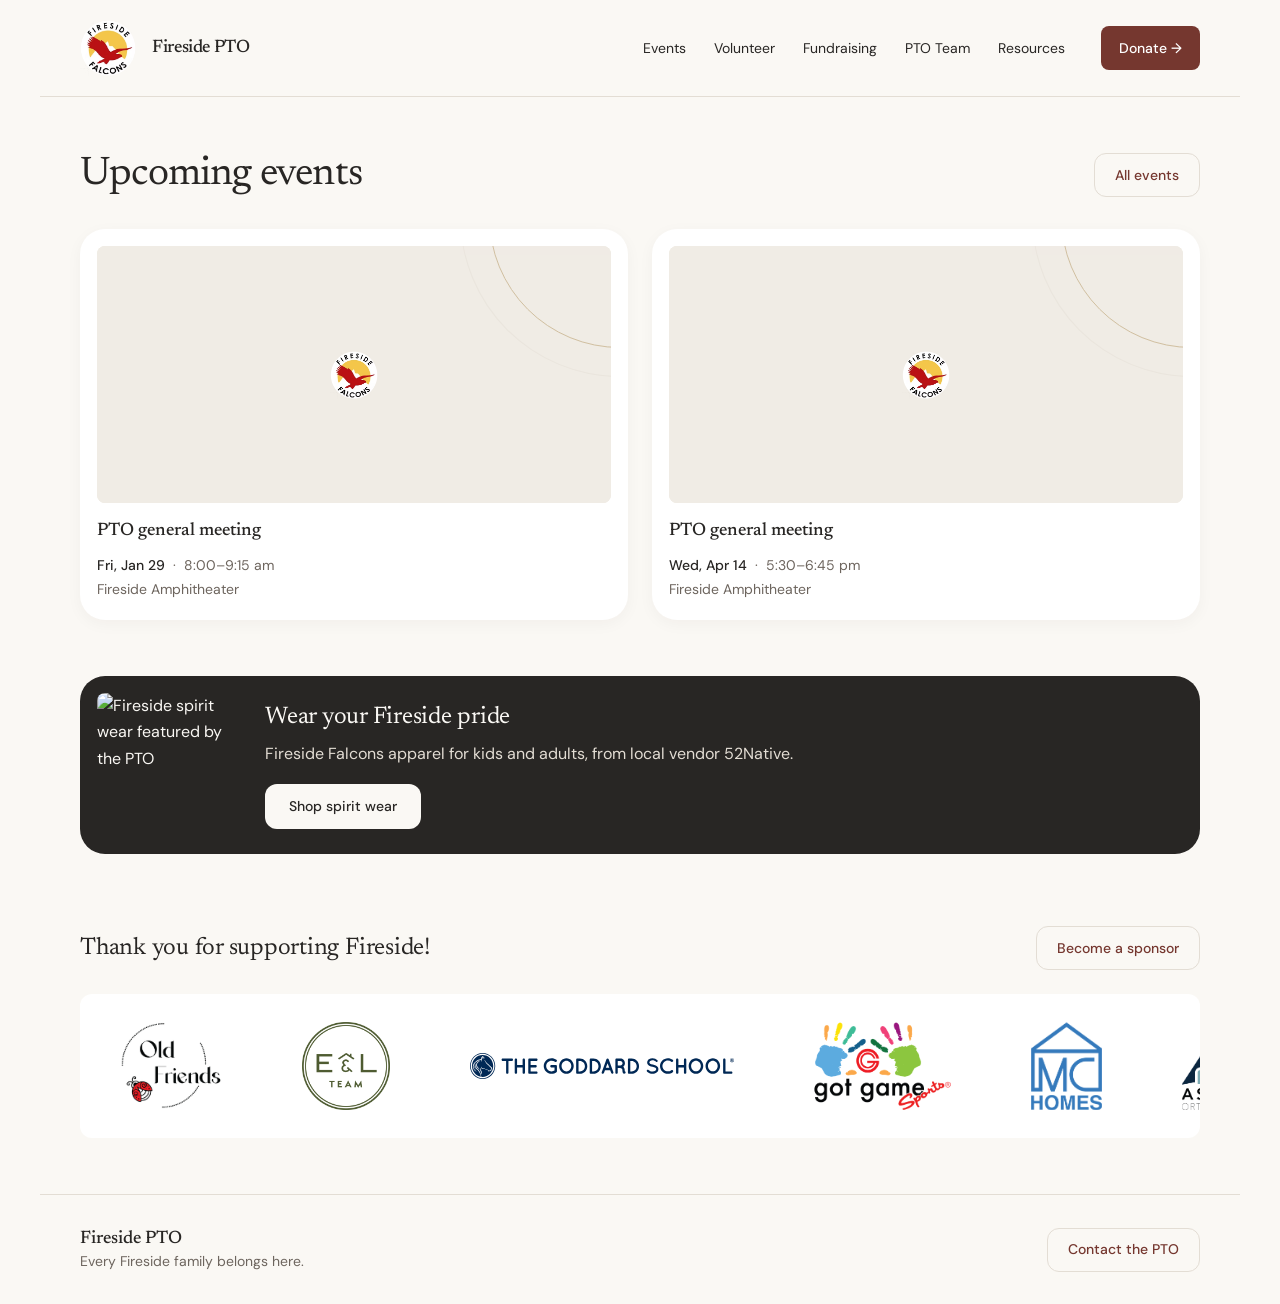
==== commit 61fb42e8: "Refine cards, typography, and responsive page actions" ====
--- a/index.html
+++ b/index.html
@@ -5,14 +5,16 @@
 <meta name="viewport" content="width=device-width, initial-scale=1">
 <title>Fireside PTO</title>
 <meta name="description" content="Fireside PTO events, meeting records, volunteer opportunities, resources, and team contacts.">
+<link rel="preload" href="assets/fonts/dm-sans-400.ttf" as="font" type="font/ttf" crossorigin>
+<link rel="preload" href="assets/fonts/newsreader-400.ttf" as="font" type="font/ttf" crossorigin>
 <link rel="icon" href="assets/fireside-logo.png">
-<link rel="stylesheet" href="design.css?v=donate-arrow-1">
-<link rel="stylesheet" href="site.css?v=flexible-event-cards-1">
+<link rel="stylesheet" href="design.css?v=footer-spacing-1">
+<link rel="stylesheet" href="site.css?v=mobile-actions-2">
 </head>
 <body>
 <div id="fireside-refined" aria-label="Fireside PTO">
   <header class="fr-header">
-    <a class="fr-brand" href="#home" aria-label="Fireside PTO home"><img src="assets/fireside-logo.png" alt="Fireside Falcons"><span class="fr-brand-copy">Fireside PTO<span>Parent Teacher Organization</span></span></a>
+    <a class="fr-brand" href="#home" aria-label="Fireside PTO home"><img src="assets/fireside-logo.png" alt="Fireside Falcons"><span class="fr-brand-copy">Fireside PTO</span></a>
     <nav id="fr-main-nav" aria-label="Main navigation"><a href="#events">Events</a><a href="#volunteer">Volunteer</a><a href="#fundraising">Fundraising</a><a href="#team">PTO Team</a><a href="#resources">Resources</a></nav>
     <a class="fr-support" href="https://amnelnkw.donorsupport.co/page/FUNSYHPEWMG" target="_blank" rel="noopener">Donate<span class="fr-donate-arrow" aria-hidden="true">&nbsp;→</span></a>
     <button class="fr-menu-toggle" type="button" aria-controls="fr-main-nav" aria-expanded="false" aria-label="Open menu" hidden><svg viewBox="0 0 24 24" width="24" height="24" fill="none" stroke="currentColor" stroke-width="1.5" stroke-linecap="round" aria-hidden="true"><path class="fr-menu-open-icon" d="M4 6h16M4 12h16M4 18h16"/><path class="fr-menu-close-icon" d="m6 6 12 12M18 6 6 18"/></svg></button>
@@ -26,11 +28,12 @@
   <main id="fr-program" hidden></main>
   <main id="fr-fundraising" hidden></main>
   <noscript><p>Please enable JavaScript to browse this directory, or visit <a href="https://www.firesidepto.org/">the existing Fireside PTO website</a>.</p></noscript>
-  <footer><span class="fr-footer-brand">Fireside PTO<span class="fr-footer-sub">Every Fireside family belongs here.</span></span><a href="mailto:chairfiresidepto@gmail.com">Contact the PTO →</a></footer>
+  <footer><span class="fr-footer-brand">Fireside PTO<span class="fr-footer-sub">Every Fireside family belongs here.</span></span><a class="fr-secondary" href="mailto:chairfiresidepto@gmail.com">Contact the PTO</a></footer>
 </div>
-<script src="content.js?v=team-photos-1"></script>
-<script src="app.js?v=events-header-toggle-1"></script>
-<script src="sponsors.js?v=heading-1"></script>
-<script src="navigation.js?v=visible-donate-1"></script>
+<script src="content.js?v=explicit-minutes-1"></script>
+<script src="motion.js?v=page-motion-1"></script>
+<script src="app.js?v=mobile-actions-1"></script>
+<script src="sponsors.js?v=mobile-actions-1"></script>
+<script src="navigation.js?v=overlay-menu-1"></script>
 </body>
 </html>
--- a/design.css
+++ b/design.css
@@ -47,11 +47,15 @@
   --fr-surface: #ffffff;
   --fr-gold: #ac8b4f;
   --fr-shadow: 0 12px 32px rgb(40 38 36 / 9%);
+  --fr-motion-fast: 180ms;
+  --fr-motion-enter: 360ms;
+  --fr-motion-stagger: 40ms;
+  --fr-motion-ease: cubic-bezier(.22, 1, .36, 1);
 
   /* Five complete type roles; no per-component font-size tokens. */
-  --fr-type-title: 400 clamp(2.5rem, 1.5rem + 3vw, 4rem)/1.08 "Newsreader", Georgia, serif;
-  --fr-type-heading: 400 2rem/1.15 "Newsreader", Georgia, serif;
-  --fr-type-item: 500 1.375rem/1.25 "Newsreader", Georgia, serif;
+  --fr-type-title: 400 2.5rem/2.75rem "Newsreader", Georgia, serif;
+  --fr-type-heading: 400 1.5rem/2rem "Newsreader", Georgia, serif;
+  --fr-type-item: 500 1.125rem/1.5rem "Newsreader", Georgia, serif;
   --fr-type-body: 400 1rem/1.65 "DM Sans", Arial, sans-serif;
   --fr-type-meta: 400 .875rem/1.5 "DM Sans", Arial, sans-serif;
 
@@ -79,7 +83,8 @@
 #fireside-refined ::selection { background: var(--fr-solid); color: var(--fr-solid-text); }
 #fireside-refined :is(h1,h2,h3,p) { margin: 0; }
 #fireside-refined h1 { font: var(--fr-type-title); letter-spacing: -.02em; margin-bottom: 24px; }
-#fireside-refined h2 { font: var(--fr-type-heading); }
+#fireside-refined :is(h1,h2,h3) { text-wrap: pretty; }
+#fireside-refined h2 { letter-spacing: -.01em; font: var(--fr-type-heading); }
 #fireside-refined h3 { font: var(--fr-type-item); }
 #fireside-refined p { color: var(--fr-muted); margin: 16px 0 24px; max-width: var(--fr-reading-max); }
 #fireside-refined :is(.fr-header,main,footer) { max-width: var(--fr-content-max); margin-inline: auto; padding-inline: var(--fr-gutter); }
@@ -90,7 +95,7 @@
 #fireside-refined .fr-brand-copy>span { display: block; font: var(--fr-type-meta); color: var(--fr-muted); margin-top: 2px; letter-spacing: 0; }
 #fireside-refined nav { display: flex; gap: 4px; flex: 1; justify-content: flex-end; align-items: center; flex-wrap: wrap; }
 #fireside-refined nav :is(button,a), #fireside-refined .fr-support { display: inline-flex; align-items: center; min-height: var(--fr-control-min); font: var(--fr-type-meta); }
-#fireside-refined nav a { text-decoration: none; padding: 8px 12px; border-radius: 8px; transition: background 180ms ease, color 180ms ease; }
+#fireside-refined nav a { text-decoration: none; padding: 8px 12px; border-radius: 8px; transition: background var(--fr-motion-fast) var(--fr-motion-ease), color var(--fr-motion-fast) var(--fr-motion-ease); }
 #fireside-refined nav [aria-current=page] { color: var(--fr-solid); background: var(--fr-wash); }
 #fireside-refined nav a:hover { color: var(--fr-solid); background: var(--fr-wash); }
 #fireside-refined .fr-inline:hover { color: var(--fr-text); }
@@ -105,16 +110,18 @@
 #fireside-refined :is(.fr-kicker,.fr-label) { font: var(--fr-type-meta); color: var(--fr-muted); letter-spacing: .08em; text-transform: uppercase; }
 #fireside-refined .fr-label { display: block; }
 #fireside-refined .fr-hero-grid { display: grid; grid-template-columns: 1.6fr 1fr; gap: var(--fr-layout-gap); align-items: center; }
-#fireside-refined .fr-primary { display: inline-flex; align-items: center; justify-content: space-between; gap: 32px; background: var(--fr-solid); color: var(--fr-solid-text); padding: 12px 24px; border-radius: var(--fr-radius); font: var(--fr-type-meta); font-weight: 500; min-height: var(--fr-control-min); transition: box-shadow 180ms ease, transform 180ms ease; }
+#fireside-refined .fr-primary { display: inline-flex; align-items: center; justify-content: space-between; gap: 32px; background: var(--fr-solid); color: var(--fr-solid-text); padding: 12px 24px; border-radius: var(--fr-radius); font: var(--fr-type-meta); font-weight: 500; min-height: var(--fr-control-min); transition: box-shadow var(--fr-motion-fast) var(--fr-motion-ease), transform var(--fr-motion-fast) var(--fr-motion-ease); }
+#fireside-refined .fr-secondary { display: inline-flex; align-items: center; justify-content: center; flex-shrink: 0; min-height: var(--fr-control-min); padding: 10px 20px; border: 1px solid var(--fr-line); border-radius: var(--fr-radius); color: var(--fr-solid); font: var(--fr-type-meta); font-weight: 500; text-decoration: none; transition: background var(--fr-motion-fast) var(--fr-motion-ease), border-color var(--fr-motion-fast) var(--fr-motion-ease); }
+#fireside-refined .fr-secondary:hover { background: var(--fr-wash); border-color: var(--fr-muted); }
 #fireside-refined :is(.fr-primary,.fr-support):hover { box-shadow: 0 4px 16px rgb(117 55 47 / 20%); }
 #fireside-refined :is(.fr-next,.fr-info) { padding: 24px; background: var(--fr-wash); border-radius: var(--fr-radius); }
 #fireside-refined .fr-date { font: var(--fr-type-heading); margin-top: 16px; }
 #fireside-refined .fr-note { font: var(--fr-type-meta); padding-top: 16px; border-top: 1px solid var(--fr-line); color: var(--fr-muted); }
-#fireside-refined .fr-events { padding-block: var(--fr-section-space); }
+#fireside-refined .fr-events { padding-bottom: var(--fr-section-space); }
 #fireside-refined .fr-section-top { display: flex; align-items: center; justify-content: space-between; gap: 24px; flex-wrap: wrap; margin-bottom: 16px; }
 #fireside-refined .fr-switch { display: flex; gap: 4px; flex-wrap: wrap; background: var(--fr-wash); border-radius: var(--fr-radius); padding: 4px; width: fit-content; }
-#fireside-refined .fr-switch :is(button,a) { font: var(--fr-type-meta); padding: 10px 16px; color: var(--fr-muted); border-radius: 8px; min-height: var(--fr-control-min); }
-#fireside-refined .fr-switch :is([aria-pressed=true],[aria-current=page]) { color: var(--fr-text); background: var(--fr-surface); box-shadow: 0 1px 4px rgb(40 38 36 / 5%); font-weight: 500; }
+#fireside-refined .fr-switch :is(button,a) { font: var(--fr-type-meta); font-weight: 500; padding: 10px 16px; color: var(--fr-muted); border-radius: 8px; min-height: var(--fr-control-min); }
+#fireside-refined .fr-switch :is([aria-pressed=true],[aria-current=page]) { color: var(--fr-text); background: var(--fr-surface); box-shadow: 0 1px 4px rgb(40 38 36 / 5%); }
 #fireside-refined .fr-event-row { display: flex; align-items: center; gap: 24px; width: 100%; padding: 20px 16px; border: 1px solid transparent; border-radius: var(--fr-radius); margin-top: 8px; }
 #fireside-refined .fr-event-row:hover { background: var(--fr-wash); text-decoration: none; }
 #fireside-refined .fr-calendar { width: 64px; padding: 12px 8px; border-radius: 8px; background: var(--fr-wash); color: var(--fr-solid); flex-shrink: 0; text-align: center; font: var(--fr-type-heading); }
@@ -126,12 +133,12 @@
 #fireside-refined .fr-bottom { display: grid; grid-template-columns: 1fr 1fr; gap: var(--fr-layout-gap); border-top: 1px solid var(--fr-line); padding-block: var(--fr-section-space); }
 #fireside-refined .fr-bottom h2 { margin-top: 16px; }
 #fireside-refined .fr-links { display: flex; gap: 16px 24px; flex-wrap: wrap; }
-#fireside-refined .fr-inline { color: var(--fr-solid); font-weight: 500; display: inline-flex; align-items: center; min-height: var(--fr-control-min); font: var(--fr-type-meta); padding: 8px 0; text-decoration: none; }
+#fireside-refined .fr-inline { color: var(--fr-solid); display: inline-flex; align-items: center; min-height: var(--fr-control-min); font: var(--fr-type-meta); font-weight: 500; padding: 8px 0; text-decoration: none; }
 #fireside-refined footer { padding-block: 32px; border-top: 1px solid var(--fr-line); display: flex; align-items: center; justify-content: space-between; gap: 24px; flex-wrap: wrap; font: var(--fr-type-meta); }
 #fireside-refined footer a { display: inline-flex; align-items: center; min-height: var(--fr-control-min); }
-#fireside-refined .fr-footer-sub { display: block; color: var(--fr-muted); margin-top: 8px; }
-#fireside-refined .fr-back { display: inline-flex; align-items: center; margin: 24px 0; font: var(--fr-type-meta); color: var(--fr-muted); }
-#fireside-refined .fr-detail-grid { display: grid; grid-template-columns: 1.6fr 1fr; gap: var(--fr-layout-gap); padding-block: var(--fr-section-space); }
+#fireside-refined .fr-footer-sub { display: block; color: var(--fr-muted); margin-top: 0; }
+#fireside-refined .fr-back { display: inline-flex; align-items: center; min-height: var(--fr-control-min); margin: 24px 0; font: var(--fr-type-meta); color: var(--fr-muted); }
+#fireside-refined .fr-detail-grid { display: grid; grid-template-columns: 1.6fr 1fr; gap: var(--fr-layout-gap); padding-bottom: var(--fr-section-space); }
 #fireside-refined .fr-detail-grid section+section { border-top: 1px solid var(--fr-line); padding-top: 24px; margin-top: 24px; }
 #fireside-refined .fr-info { align-self: start; }
 #fireside-refined .fr-info dl, #fireside-refined .fr-info dd { margin: 0; }
@@ -141,7 +148,7 @@
 #fireside-refined details { border-bottom: 1px solid var(--fr-line); }
 #fireside-refined summary { cursor: pointer; min-height: var(--fr-control-min); padding: 16px 0; }
 #fireside-refined details p { margin-bottom: 16px; }
-#fireside-refined .fr-team-grid { display: grid; grid-template-columns: repeat(3,minmax(0,1fr)); gap: 32px 24px; padding-block: var(--fr-section-space); }
+#fireside-refined .fr-team-grid { display: grid; grid-template-columns: repeat(3,minmax(0,1fr)); gap: 32px 24px; padding-bottom: var(--fr-section-space); }
 #fireside-refined .fr-photo { aspect-ratio: 4/3; display: grid; place-items: center; background: var(--fr-wash); color: var(--fr-muted); font: var(--fr-type-heading); margin-bottom: 16px; border-radius: var(--fr-radius); }
 #fireside-refined .fr-team-grid h2 { font: var(--fr-type-item); margin-top: 8px; overflow-wrap: anywhere; }
 #fireside-refined .fr-contact-pending { display: block; color: var(--fr-muted); font: var(--fr-type-meta); margin-top: 16px; }
@@ -150,15 +157,20 @@
   #fireside-refined .fr-donate-arrow { display: none; }
   #fireside-refined nav { order: 3; flex-basis: 100%; justify-content: flex-start; }
   #fireside-refined .fr-support { margin-left: auto; }
+  #fireside-refined .fr-navigation-ready { position: relative; z-index: 20; }
   #fireside-refined .fr-navigation-ready .fr-brand { margin-right: auto; }
-  #fireside-refined .fr-navigation-ready nav { align-items: stretch; flex-direction: column; padding: 8px; background: var(--fr-surface); border-radius: var(--fr-radius); }
+  #fireside-refined .fr-navigation-ready nav { position: absolute; top: calc(100% + 8px); right: var(--fr-gutter); width: min(320px, calc(100% - 2 * var(--fr-gutter))); max-height: calc(100dvh - 128px); overflow-y: auto; overscroll-behavior: contain; align-items: stretch; flex-flow: column nowrap; padding: 8px; background: var(--fr-surface); border: 1px solid var(--fr-line); border-radius: var(--fr-radius); box-shadow: var(--fr-shadow); animation: fr-menu-enter var(--fr-motion-fast) var(--fr-motion-ease); }
+}
+@keyframes fr-menu-enter {
+  from { opacity: 0; transform: translateY(-4px); }
+  to { opacity: 1; transform: none; }
 }
 @media(max-width:720px) {
-  #fireside-refined { --fr-gutter:24px; --fr-section-space:40px; --fr-layout-gap:24px; }
+  #fireside-refined { --fr-type-title: 400 2rem/2.25rem "Newsreader", Georgia, serif; --fr-type-heading: 400 1.375rem/1.75rem "Newsreader", Georgia, serif; --fr-gutter:24px; --fr-section-space:40px; --fr-layout-gap:24px; }
   #fireside-refined :is(.fr-hero-grid,.fr-detail-grid) { grid-template-columns:1fr; }
   #fireside-refined .fr-team-grid { grid-template-columns:repeat(2,minmax(0,1fr)); }
   #fireside-refined .fr-event-row { flex-wrap:wrap; gap:16px; }
-  #fireside-refined .fr-row-end { flex-basis:100%; margin-left:72px; }
+  #fireside-refined .fr-row-end { flex-basis:100%; margin-left:80px; }
 }
 @media(max-width:480px) {
   #fireside-refined :is(.fr-bottom,.fr-team-grid) { grid-template-columns:1fr; }
@@ -172,7 +184,7 @@
 }
 
 @media (prefers-reduced-motion: reduce) {
-  #fireside-refined *, #fireside-refined *::before, #fireside-refined *::after { transition: none !important; scroll-behavior: auto !important; }
+  #fireside-refined *, #fireside-refined *::before, #fireside-refined *::after { transition: none !important; animation: none !important; scroll-behavior: auto !important; }
 }
 @media(max-width:480px) {
   #fireside-refined .fr-brand-copy>span { display: none; }
--- a/site.css
+++ b/site.css
@@ -1,37 +1,47 @@
 html { color-scheme: light; background: #faf8f4; }
-#fireside-refined .fr-simple-intro { padding-top: var(--fr-section-space); }
+#fireside-refined .fr-simple-intro { padding-top: var(--fr-section-space); margin-bottom: 32px; }
 #fireside-refined .fr-back + .fr-simple-intro { padding-top: 0; }
-#fireside-refined .fr-resource-grid { display: grid; grid-template-columns: repeat(2,minmax(0,1fr)); gap: 32px var(--fr-layout-gap); padding: 32px 0 var(--fr-section-space); }
+#fireside-refined .fr-resource-grid { display: grid; grid-template-columns: repeat(2,minmax(0,1fr)); gap: 32px var(--fr-layout-gap); padding-bottom: var(--fr-section-space); }
 #fireside-refined #fr-resources .fr-resource-list { margin: 8px 0 0; }
 #fireside-refined #fr-resources .fr-resource-list li { border: 0; padding: 0; }
 #fireside-refined #fr-resources details { border: 0; }
 #fireside-refined #fr-resources summary { padding-block: 8px; }
-#fireside-refined .fr-committee-section { padding-block: var(--fr-section-space); }
-#fireside-refined .fr-committee-grid { display: grid; grid-template-columns: repeat(2,minmax(0,1fr)); gap: 32px var(--fr-layout-gap); }
-#fireside-refined .fr-committee-grid h2 { font: var(--fr-type-item); }
+#fireside-refined .fr-committee-section { padding-bottom: var(--fr-section-space); }
+#fireside-refined .fr-committee-grid { display: grid; grid-template-columns: repeat(2,minmax(0,1fr)); gap: 24px; }
+#fireside-refined .fr-committee-grid h2 { font: var(--fr-type-item); letter-spacing: normal; color: var(--fr-text); }
 #fireside-refined .fr-commitment { display: block; font: var(--fr-type-meta); color: var(--fr-muted); margin-top: 8px; }
-#fireside-refined .fr-committee-grid p { margin: 12px 0 0; }
-#fireside-refined .fr-program-link { display: block; height: 100%; padding: 24px; border-radius: var(--fr-radius); background: var(--fr-surface); transition: box-shadow 180ms ease; }
-#fireside-refined .fr-program-link:hover { box-shadow: var(--fr-shadow); }
-#fireside-refined .fr-program-link h2 { color: var(--fr-solid); }
+#fireside-refined .fr-committee-grid p { margin: 8px 0 0; }
+#fireside-refined :is(.fr-program-link,.fr-fundraising-grid > section) { display: flex; flex-direction: column; gap: 24px; height: 100%; padding: 24px; border: 1px solid transparent; border-radius: calc(var(--fr-radius) * 2); background: var(--fr-surface); box-shadow: 0 4px 16px rgb(40 38 36 / 4%); transition: box-shadow var(--fr-motion-fast) var(--fr-motion-ease), border-color var(--fr-motion-fast) var(--fr-motion-ease), transform var(--fr-motion-fast) var(--fr-motion-ease); }
+#fireside-refined .fr-program-card-footer { display: flex; align-items: center; justify-content: space-between; flex-wrap: wrap; gap: 16px; margin-top: auto; }
+#fireside-refined .fr-program-card-footer .fr-commitment { flex: 1 1 140px; margin: 0; line-height: 20px; }
+#fireside-refined .fr-program-card-footer .fr-secondary { pointer-events: none; }
+@media (hover: hover) {
+  #fireside-refined .fr-program-link:hover { box-shadow: var(--fr-shadow); border-color: var(--fr-line); transform: translateY(-2px); }
+  #fireside-refined .fr-program-link:hover .fr-secondary { background: var(--fr-wash); border-color: var(--fr-muted); }
+}
+#fireside-refined .fr-program-link:focus-visible .fr-secondary { background: var(--fr-wash); border-color: var(--fr-muted); }
+@media (prefers-reduced-motion: reduce) {
+  #fireside-refined .fr-program-link:hover { transform: none; }
+}
 @media (max-width:720px) {
   #fireside-refined :is(.fr-resource-grid,.fr-committee-grid) { grid-template-columns: 1fr; }
 }
 .fr-sponsors { padding-block: 16px var(--fr-section-space); }
-.fr-sponsors h2 { margin-top: 8px; }
+.fr-sponsors h2 { margin-top: 0; }
 .fr-sponsor-window { overflow: hidden; margin-top: 24px; background: var(--fr-surface); border-radius: var(--fr-radius); }
-.fr-sponsor-track { display: flex; width: max-content; animation: fr-sponsor-scroll 65s linear infinite; }
-.fr-sponsor-group { display: flex; align-items: center; list-style: none; margin: 0; padding: 0; }
-.fr-sponsor-group li { width: 208px; height: 124px; display: flex; align-items: center; justify-content: center; }
-.fr-sponsor-logo { display: block; flex-shrink: 0; background-image: url('assets/sponsors-2025-2026.png'); background-repeat: no-repeat; }
+.fr-sponsor-track { display: flex; width: max-content; animation: fr-sponsor-scroll 80s linear infinite; }
+.fr-sponsor-group { display: flex; align-items: center; gap: 0 80px; list-style: none; margin: 0; padding: 0 40px; }
+.fr-sponsor-group li { flex: 0 0 auto; max-width: 100%; height: 144px; display: flex; align-items: center; justify-content: center; }
+.fr-sponsor-logo { position: relative; display: block; flex-shrink: 0; max-width: 100%; overflow: hidden; }
+.fr-sponsor-logo img { position: absolute; display: block; max-width: none; }
 @keyframes fr-sponsor-scroll { to { transform: translateX(-50%); } }
 @media (max-width: 480px) {
   .fr-sponsors .fr-section-top { align-items: flex-start; flex-direction: column; gap: 8px; }
+  .fr-sponsor-group { gap: 0 48px; padding-inline: 24px; }
 }
 @media (prefers-reduced-motion: reduce) {
   .fr-sponsor-track { animation: none; width: 100%; }
   .fr-sponsor-group { flex-wrap: wrap; justify-content: center; width: 100%; }
-  .fr-sponsor-group li { width: min(208px, 50%); }
   .fr-sponsor-group[aria-hidden] { display: none; }
 }
 body { margin: 0; }
@@ -40,13 +50,12 @@
 #fireside-refined .fr-event-row { text-decoration: none; }
 #fireside-refined .fr-primary { min-height: var(--fr-control-min); }
 #fireside-refined .fr-list-heading { margin-top: 32px; }
-#fireside-refined .fr-events > .fr-list-heading:first-child { margin-top: 0; }
-#fireside-refined .fr-switch [aria-current="page"] { font-weight: 500; text-decoration: none; }
+#fireside-refined .fr-events > :first-child { margin-top: 0; }
 #fireside-refined .fr-resource-list { list-style: none; padding: 0; margin: 16px 0; }
 #fireside-refined .fr-resource-list li { padding-block: 8px; border-bottom: 1px solid var(--fr-line); }
 #fireside-refined .fr-resource-list .fr-note { border: 0; padding: 0; }
 
-.fr-sponsor-link { display: flex; align-items: center; justify-content: center; width: 100%; height: 100%; }
+.fr-sponsor-link { display: flex; align-items: center; justify-content: center; max-width: 100%; min-height: var(--fr-control-min); padding-block: 16px; }
 .fr-sponsor-window:has(a:focus-visible) .fr-sponsor-track { animation: none; width: 100%; }
 .fr-sponsor-window:has(a:focus-visible) .fr-sponsor-group { flex-wrap: wrap; justify-content: center; width: 100%; }
 .fr-sponsor-window:has(a:focus-visible) .fr-sponsor-group[aria-hidden] { display: none; }
@@ -55,9 +64,11 @@
 
 #fireside-refined .fr-title-row { display: flex; justify-content: space-between; align-items: center; gap: 16px 24px; flex-wrap: wrap; }
 #fireside-refined .fr-title-row h1 { margin: 0; }
-#fireside-refined .fr-event-grid { display: grid; grid-template-columns: repeat(auto-fit,minmax(min(100%,220px),1fr)); gap: 24px; padding-block: var(--fr-section-space); }
+#fireside-refined .fr-event-grid { display: grid; grid-template-columns: repeat(auto-fit,minmax(min(100%,max(220px,calc((100% - 48px)/3))),1fr)); gap: 24px; padding-bottom: var(--fr-section-space); }
+#fireside-refined .fr-event-grid > p:first-child { margin-top: 0; }
 #fireside-refined .fr-event-card { min-width: 0; }
-#fireside-refined .fr-event-card-link { display: flex; flex-direction: column; height: 100%; border: 1px solid var(--fr-line); background: var(--fr-surface); border-radius: var(--fr-radius); text-decoration: none; overflow: hidden; transition: transform 180ms ease, box-shadow 180ms ease, border-color 180ms ease; }
+#fireside-refined :is(.fr-event-card-link,.fr-spirit) { --fr-inset: 16px; --fr-image-radius: 8px; }
+#fireside-refined .fr-event-card-link { display: flex; flex-direction: column; gap: 16px; height: 100%; padding: var(--fr-inset); border: 1px solid transparent; background: var(--fr-surface); border-radius: calc(var(--fr-image-radius) + var(--fr-inset) + 1px); box-shadow: 0 4px 16px rgb(40 38 36 / 4%); text-decoration: none; overflow: hidden; transition: transform var(--fr-motion-fast) var(--fr-motion-ease), box-shadow var(--fr-motion-fast) var(--fr-motion-ease), border-color var(--fr-motion-fast) var(--fr-motion-ease); }
 @media (hover: hover) {
   #fireside-refined .fr-event-card-link:hover { transform: translateY(-4px); border-color: var(--fr-gold); box-shadow: var(--fr-shadow); }
 }
@@ -66,55 +77,87 @@
   #fireside-refined .fr-event-card-link { transition: none; }
   #fireside-refined .fr-event-card-link:hover { transform: none; }
 }
-#fireside-refined .fr-card-cover { position: relative; aspect-ratio: 2/1; background: var(--fr-wash); overflow: hidden; }
+#fireside-refined .fr-card-cover { position: relative; aspect-ratio: 2/1; width: 100%; flex-shrink: 0; border-radius: var(--fr-image-radius); background: var(--fr-wash); overflow: hidden; }
 #fireside-refined .fr-cover-fallback { position: absolute; inset: 0; display: flex; flex-direction: column; align-items: center; justify-content: center; gap: 12px; background: var(--fr-wash); isolation: isolate; }
 #fireside-refined .fr-cover-fallback::before { content: ""; position: absolute; z-index: -1; width: 260px; height: 260px; border: 1px solid var(--fr-gold); border-radius: 50%; right: -140px; top: -160px; opacity: .45; box-shadow: 0 0 0 28px var(--fr-wash), 0 0 0 29px var(--fr-line); }
-#fireside-refined .fr-cover-fallback img { width: 64px; height: 64px; object-fit: contain; }
-#fireside-refined .fr-cover-fallback span { letter-spacing: .08em; text-transform: uppercase; font: var(--fr-type-meta); color: var(--fr-muted); }
+#fireside-refined .fr-cover-fallback img { width: 48px; height: 48px; object-fit: contain; }
+#fireside-refined .fr-cover-fallback span { font: var(--fr-type-meta); color: var(--fr-muted); }
 #fireside-refined .fr-cover-photo { position: absolute; inset: 0; width: 100%; height: 100%; object-fit: cover; background: var(--fr-wash); }
 #fireside-refined .fr-cover-flyer { object-fit: contain; }
-#fireside-refined .fr-event-card-copy { padding: 20px; display: flex; flex-direction: column; flex: 1; }
-#fireside-refined .fr-event-card h2 { font: var(--fr-type-item); margin-top: 8px; }
-#fireside-refined .fr-event-card p { margin: 12px 0 0; font: var(--fr-type-meta); }
-#fireside-refined .fr-card-action { display: flex; justify-content: space-between; align-items: center; color: var(--fr-solid); font-weight: 500; padding-top: 24px; margin-top: auto; font: var(--fr-type-meta); }
+#fireside-refined .fr-card-status { position: absolute; top: 8px; left: 8px; padding: 4px 8px; border-radius: 4px; background: var(--fr-surface); color: var(--fr-solid); font: var(--fr-type-meta); line-height: 20px; }
+#fireside-refined .fr-event-card-copy { min-width: 0; padding-bottom: 4px; }
+#fireside-refined .fr-card-content { display: flex; flex-direction: column; gap: 12px; min-width: 0; container-type: inline-size; }
+#fireside-refined .fr-event-card h2 { font: var(--fr-type-item); margin: 0; letter-spacing: normal; text-wrap: pretty; }
+#fireside-refined .fr-event-card p { margin: 0; font: var(--fr-type-meta); line-height: 20px; }
+#fireside-refined .fr-card-info { display: grid; gap: 4px; }
+#fireside-refined .fr-event-meta { display: flex; flex-wrap: wrap; gap: 4px 8px; color: var(--fr-text); }
+#fireside-refined .fr-event-meta > span:first-child { font-weight: 500; }
+#fireside-refined .fr-event-time { min-width: 0; color: var(--fr-muted); overflow-wrap: anywhere; }
+#fireside-refined .fr-event-time > span { margin-right: 4px; color: var(--fr-muted); }
+@container (max-width: 240px) {
+  #fireside-refined .fr-event-meta { flex-direction: column; }
+  #fireside-refined .fr-event-time > span { display: none; }
+}
+#fireside-refined .fr-event-list { grid-template-columns: minmax(0,1fr); gap: 16px; }
+@media (min-width:641px) {
+  #fireside-refined .fr-event-list .fr-event-card-link { display: grid; grid-template-columns: 224px minmax(0,1fr); align-items: center; gap: 24px; }
+  #fireside-refined .fr-event-list .fr-event-card-copy { min-width: 0; padding: 0; }
+}
+@media (min-width:641px) and (max-width:960px) {
+  #fireside-refined .fr-event-list .fr-event-card-link { grid-template-columns: 192px minmax(0,1fr); }
+}
 #fireside-refined .fr-detail-cover { margin: 0 0 24px; }
 #fireside-refined .fr-detail-cover img { width: 100%; height: auto; display: block; }
 #fireside-refined .fr-detail-cover figcaption { font: var(--fr-type-meta); color: var(--fr-muted); margin-top: 8px; }
 #fireside-refined .fr-event-image { display: block; width: 100%; aspect-ratio: 4/3; object-fit: contain; background: var(--fr-wash); border-radius: var(--fr-radius); }
 #fireside-refined .fr-event-image-detail { aspect-ratio: auto; max-height: 720px; margin-bottom: 24px; }
-#fireside-refined .fr-spirit { display: grid; grid-template-columns: 220px 1fr; gap: var(--fr-layout-gap); align-items: center; padding: 32px 48px; background: var(--fr-text); color: var(--fr-paper); margin-bottom: var(--fr-section-space); border-radius: var(--fr-radius); }
-#fireside-refined .fr-spirit p { color: var(--fr-line); }
-#fireside-refined .fr-spirit .fr-inline { color: var(--fr-paper); }
-#fireside-refined .fr-spirit .fr-inline:hover { color: var(--fr-gold); }
-#fireside-refined .fr-spirit img { border-radius: 8px; display: block; width: 100%; height: 200px; object-fit: contain; }
-#fireside-refined #fr-fundraising .fr-spirit { margin-top: 32px; }
+#fireside-refined .fr-spirit { display: grid; grid-template-columns: 144px minmax(0,1fr); gap: 24px; align-items: center; padding: var(--fr-inset); border: 1px solid transparent; background: var(--fr-text); color: var(--fr-paper); margin-bottom: var(--fr-section-space); border-radius: calc(var(--fr-image-radius) + var(--fr-inset) + 1px); }
+#fireside-refined .fr-spirit h2 { margin: 0; }
+#fireside-refined .fr-spirit p { color: var(--fr-line); margin: 8px 0 16px; }
+#fireside-refined .fr-spirit .fr-primary { background: var(--fr-paper); color: var(--fr-text); }
+#fireside-refined .fr-spirit .fr-primary:hover { background: var(--fr-line); }
+#fireside-refined .fr-spirit :is(a,button,summary):focus-visible { outline-color: var(--fr-paper); }
+#fireside-refined .fr-spirit img { border-radius: var(--fr-image-radius); display: block; width: 100%; height: 144px; object-fit: contain; }
 #fireside-refined .fr-team-grid .fr-photo { margin-bottom: 16px; position: relative; overflow: hidden; }
 #fireside-refined .fr-team-grid .fr-photo img { position: absolute; inset: 0; width: 100%; height: 100%; object-fit: cover; }
-#fireside-refined .fr-program-body { padding-block: 24px var(--fr-section-space); max-width: var(--fr-reading-max); }
+#fireside-refined .fr-program-body { padding-bottom: var(--fr-section-space); max-width: var(--fr-reading-max); }
+#fireside-refined .fr-program-body > :first-child { margin-top: 0; }
 #fireside-refined .fr-program-photo { width: 100%; height: auto; display: block; margin-block: 24px; }
-#fireside-refined .fr-fundraising-grid { display: grid; grid-template-columns: repeat(2,minmax(0,1fr)); gap: var(--fr-layout-gap); padding-bottom: var(--fr-section-space); }
-#fireside-refined .fr-fundraising-grid ol { padding-left: 24px; color: var(--fr-muted); }
+#fireside-refined .fr-fundraising-grid { display: grid; grid-template-columns: repeat(2,minmax(0,1fr)); gap: 24px; padding-bottom: var(--fr-section-space); }
+#fireside-refined .fr-fundraising-grid ol { margin: 16px 0 0; padding-left: 24px; color: var(--fr-muted); }
 #fireside-refined .fr-fundraising-grid li { margin-block: 8px; }
 #fireside-refined .fr-contact-address { overflow-wrap: anywhere; max-width: 100%; }
 #fireside-refined #fr-sponsorship { scroll-margin-top: 24px; }
 @media (max-width:720px) {
   #fireside-refined .fr-fundraising-grid { grid-template-columns: 1fr; }
-  #fireside-refined .fr-spirit { grid-template-columns: 120px 1fr; gap: 24px; padding: 24px; }
-  #fireside-refined .fr-spirit img { height: 160px; }
+  #fireside-refined .fr-spirit { grid-template-columns: 120px minmax(0,1fr); gap: 16px; }
+  #fireside-refined .fr-spirit img { height: 120px; }
 }
 @media (max-width:480px) {
   #fireside-refined .fr-spirit { grid-template-columns: 1fr; }
-  #fireside-refined .fr-spirit img { height: 180px; }
+  #fireside-refined .fr-spirit img { width: 96px; height: 96px; }
 }
 
-#fireside-refined .fr-arrow { display: inline-grid; place-items: center; width: 32px; height: 32px; border: 1px solid var(--fr-line); border-radius: 50%; transition: background 180ms ease, color 180ms ease; }
+#fireside-refined .fr-arrow { display: inline-grid; place-items: center; width: 32px; height: 32px; border: 1px solid var(--fr-line); border-radius: 50%; transition: background var(--fr-motion-fast) var(--fr-motion-ease), color var(--fr-motion-fast) var(--fr-motion-ease); }
 #fireside-refined .fr-event-card-link:hover .fr-arrow { background: var(--fr-solid); color: var(--fr-solid-text); border-color: var(--fr-solid); }
-#fireside-refined .fr-event-card .fr-label { color: var(--fr-solid); }
+#fireside-refined .fr-event-card .fr-label { color: var(--fr-solid); letter-spacing: normal; text-transform: none; }
 #fireside-refined .fr-photo { background: var(--fr-wash); font: var(--fr-type-title); color: var(--fr-muted); }
 #fireside-refined .fr-resource-grid h2 { margin-bottom: 16px; }
 #fireside-refined .fr-resource-list a { color: var(--fr-solid); }
 #fireside-refined .fr-resource-list a:hover { color: var(--fr-text); }
-#fireside-refined .fr-fundraising-grid section { padding: 24px; background: var(--fr-surface); border-radius: var(--fr-radius); }
+#fireside-refined .fr-fundraising-grid h2 { font: var(--fr-type-item); letter-spacing: normal; }
+#fireside-refined .fr-fundraising-grid p { margin: 8px 0 0; }
+#fireside-refined .fr-card-actions { display: flex; flex-wrap: wrap; gap: 12px; margin-top: auto; }
+#fireside-refined .fr-fundraising-grid > section:focus-within { border-color: var(--fr-line); box-shadow: var(--fr-shadow); }
 #fireside-refined .fr-footer-brand { font: var(--fr-type-item); }
 #fireside-refined .fr-footer-sub { font: var(--fr-type-meta); }
-#fireside-refined .fr-event-grid { padding-top: 32px; }
+
+/* Mobile section actions follow the content in reading and keyboard order. */
+#fireside-refined .fr-mobile-section-action { display: none; }
+@media (max-width:720px) {
+  #fireside-refined .fr-desktop-section-action { display: none; }
+  #fireside-refined .fr-mobile-section-action { display: flex; justify-content: center; }
+  #fireside-refined #fr-home > .fr-event-grid { padding-bottom: 24px; }
+  #fireside-refined #fr-home > .fr-mobile-section-action { margin-bottom: var(--fr-section-space); }
+  #fireside-refined .fr-sponsors .fr-mobile-section-action { margin-top: 24px; }
+}
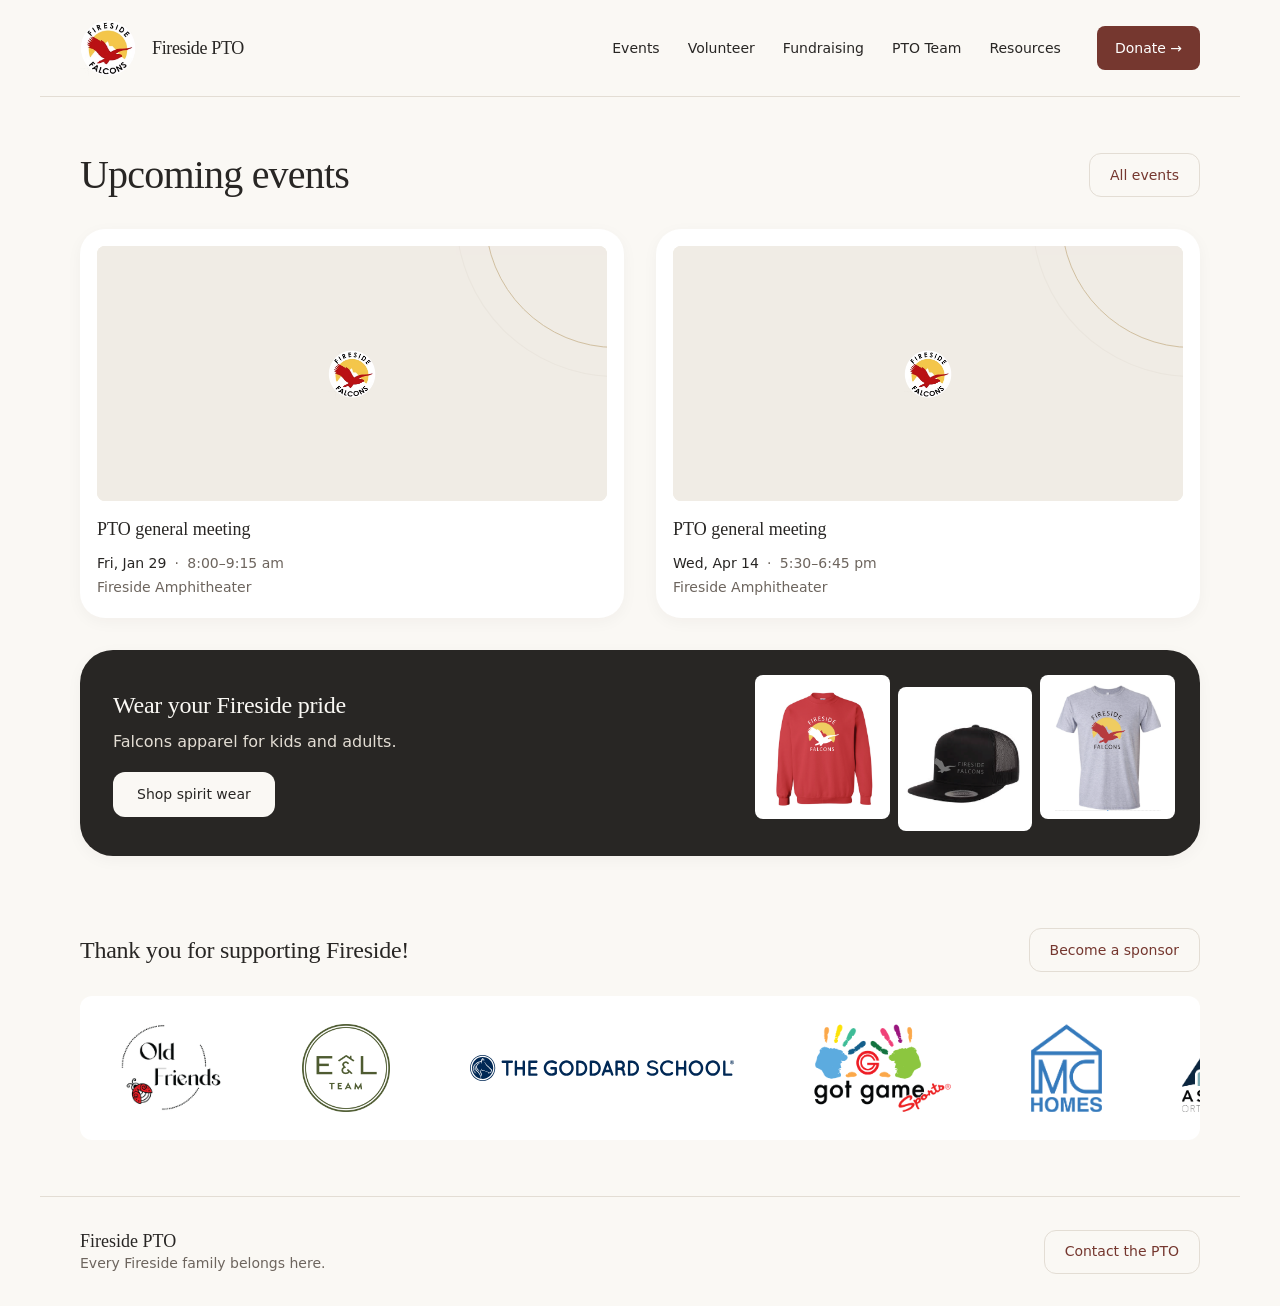
==== commit f463febd: "Refine spirit wear, shared cards, and event records" ====
--- a/index.html
+++ b/index.html
@@ -5,11 +5,9 @@
 <meta name="viewport" content="width=device-width, initial-scale=1">
 <title>Fireside PTO</title>
 <meta name="description" content="Fireside PTO events, meeting records, volunteer opportunities, resources, and team contacts.">
-<link rel="preload" href="assets/fonts/dm-sans-400.ttf" as="font" type="font/ttf" crossorigin>
-<link rel="preload" href="assets/fonts/newsreader-400.ttf" as="font" type="font/ttf" crossorigin>
 <link rel="icon" href="assets/fireside-logo.png">
-<link rel="stylesheet" href="design.css?v=footer-spacing-1">
-<link rel="stylesheet" href="site.css?v=mobile-actions-2">
+<link rel="stylesheet" href="design.css?v=system-fonts-1">
+<link rel="stylesheet" href="site.css?v=compact-editorial-1">
 </head>
 <body>
 <div id="fireside-refined" aria-label="Fireside PTO">
@@ -27,12 +25,13 @@
   <main id="fr-detail" hidden></main>
   <main id="fr-program" hidden></main>
   <main id="fr-fundraising" hidden></main>
+  <main id="fr-fundraising-detail" hidden></main>
   <noscript><p>Please enable JavaScript to browse this directory, or visit <a href="https://www.firesidepto.org/">the existing Fireside PTO website</a>.</p></noscript>
   <footer><span class="fr-footer-brand">Fireside PTO<span class="fr-footer-sub">Every Fireside family belongs here.</span></span><a class="fr-secondary" href="mailto:chairfiresidepto@gmail.com">Contact the PTO</a></footer>
 </div>
-<script src="content.js?v=explicit-minutes-1"></script>
+<script src="content.js?v=compact-editorial-1"></script>
 <script src="motion.js?v=page-motion-1"></script>
-<script src="app.js?v=mobile-actions-1"></script>
+<script src="app.js?v=compact-editorial-1"></script>
 <script src="sponsors.js?v=mobile-actions-1"></script>
 <script src="navigation.js?v=overlay-menu-1"></script>
 </body>
--- a/design.css
+++ b/design.css
@@ -1,39 +1,3 @@
-@font-face {
-  font-family: 'DM Sans';
-  font-style: normal;
-  font-weight: 400;
-  font-display: swap;
-  src: url(assets/fonts/dm-sans-400.ttf) format('truetype');
-}
-@font-face {
-  font-family: 'DM Sans';
-  font-style: normal;
-  font-weight: 500;
-  font-display: swap;
-  src: url(assets/fonts/dm-sans-500.ttf) format('truetype');
-}
-@font-face {
-  font-family: 'DM Sans';
-  font-style: normal;
-  font-weight: 600;
-  font-display: swap;
-  src: url(assets/fonts/dm-sans-600.ttf) format('truetype');
-}
-@font-face {
-  font-family: 'Newsreader';
-  font-style: normal;
-  font-weight: 400;
-  font-display: swap;
-  src: url(assets/fonts/newsreader-400.ttf) format('truetype');
-}
-@font-face {
-  font-family: 'Newsreader';
-  font-style: normal;
-  font-weight: 500;
-  font-display: swap;
-  src: url(assets/fonts/newsreader-500.ttf) format('truetype');
-}
-
 /* Fireside — shared foundations and components. See design.md. */
 #fireside-refined {
   color-scheme: light;
@@ -53,11 +17,11 @@
   --fr-motion-ease: cubic-bezier(.22, 1, .36, 1);
 
   /* Five complete type roles; no per-component font-size tokens. */
-  --fr-type-title: 400 2.5rem/2.75rem "Newsreader", Georgia, serif;
-  --fr-type-heading: 400 1.5rem/2rem "Newsreader", Georgia, serif;
-  --fr-type-item: 500 1.125rem/1.5rem "Newsreader", Georgia, serif;
-  --fr-type-body: 400 1rem/1.65 "DM Sans", Arial, sans-serif;
-  --fr-type-meta: 400 .875rem/1.5 "DM Sans", Arial, sans-serif;
+  --fr-type-title: 400 2.5rem/2.75rem Georgia, "Times New Roman", serif;
+  --fr-type-heading: 400 1.5rem/2rem Georgia, "Times New Roman", serif;
+  --fr-type-item: 500 1.125rem/1.5rem Georgia, "Times New Roman", serif;
+  --fr-type-body: 400 1rem/1.65 system-ui, -apple-system, BlinkMacSystemFont, "Segoe UI", sans-serif;
+  --fr-type-meta: 400 .875rem/1.5 system-ui, -apple-system, BlinkMacSystemFont, "Segoe UI", sans-serif;
 
   --fr-gutter: 40px;
   --fr-section-space: 56px;
@@ -67,6 +31,10 @@
   --fr-control-min: 44px;
   --fr-radius: 12px;
 
+  display: flex;
+  flex-direction: column;
+  min-height: 100vh;
+  min-height: 100dvh;
   background: var(--fr-paper);
   color: var(--fr-text);
   font: var(--fr-type-body);
@@ -87,7 +55,9 @@
 #fireside-refined h2 { letter-spacing: -.01em; font: var(--fr-type-heading); }
 #fireside-refined h3 { font: var(--fr-type-item); }
 #fireside-refined p { color: var(--fr-muted); margin: 16px 0 24px; max-width: var(--fr-reading-max); }
-#fireside-refined :is(.fr-header,main,footer) { max-width: var(--fr-content-max); margin-inline: auto; padding-inline: var(--fr-gutter); }
+#fireside-refined :is(.fr-header,main,footer) { width: 100%; max-width: var(--fr-content-max); margin-inline: auto; padding-inline: var(--fr-gutter); }
+#fireside-refined > main { flex: 1; }
+#fireside-refined > :is(.fr-header,footer) { flex-shrink: 0; }
 #fireside-refined .fr-header { padding-block: 20px; border-bottom: 1px solid var(--fr-line); display: flex; align-items: center; gap: 24px; flex-wrap: wrap; }
 #fireside-refined .fr-brand { display: flex; align-items: center; gap: 16px; min-width: 0; }
 #fireside-refined .fr-brand img { display: block; width: 56px; height: 56px; object-fit: contain; flex-shrink: 0; }
@@ -166,7 +136,7 @@
   to { opacity: 1; transform: none; }
 }
 @media(max-width:720px) {
-  #fireside-refined { --fr-type-title: 400 2rem/2.25rem "Newsreader", Georgia, serif; --fr-type-heading: 400 1.375rem/1.75rem "Newsreader", Georgia, serif; --fr-gutter:24px; --fr-section-space:40px; --fr-layout-gap:24px; }
+  #fireside-refined { --fr-type-title: 400 2rem/2.25rem Georgia, "Times New Roman", serif; --fr-type-heading: 400 1.375rem/1.75rem Georgia, "Times New Roman", serif; --fr-gutter:24px; --fr-section-space:40px; --fr-layout-gap:24px; }
   #fireside-refined :is(.fr-hero-grid,.fr-detail-grid) { grid-template-columns:1fr; }
   #fireside-refined .fr-team-grid { grid-template-columns:repeat(2,minmax(0,1fr)); }
   #fireside-refined .fr-event-row { flex-wrap:wrap; gap:16px; }
--- a/site.css
+++ b/site.css
@@ -11,18 +11,9 @@
 #fireside-refined .fr-committee-grid h2 { font: var(--fr-type-item); letter-spacing: normal; color: var(--fr-text); }
 #fireside-refined .fr-commitment { display: block; font: var(--fr-type-meta); color: var(--fr-muted); margin-top: 8px; }
 #fireside-refined .fr-committee-grid p { margin: 8px 0 0; }
-#fireside-refined :is(.fr-program-link,.fr-fundraising-grid > section) { display: flex; flex-direction: column; gap: 24px; height: 100%; padding: 24px; border: 1px solid transparent; border-radius: calc(var(--fr-radius) * 2); background: var(--fr-surface); box-shadow: 0 4px 16px rgb(40 38 36 / 4%); transition: box-shadow var(--fr-motion-fast) var(--fr-motion-ease), border-color var(--fr-motion-fast) var(--fr-motion-ease), transform var(--fr-motion-fast) var(--fr-motion-ease); }
+#fireside-refined .fr-program-link { display: flex; flex-direction: column; gap: 24px; height: 100%; padding: 24px; border: 1px solid transparent; border-radius: calc(var(--fr-radius) * 2); }
 #fireside-refined .fr-program-card-footer { display: flex; align-items: center; justify-content: space-between; flex-wrap: wrap; gap: 16px; margin-top: auto; }
 #fireside-refined .fr-program-card-footer .fr-commitment { flex: 1 1 140px; margin: 0; line-height: 20px; }
-#fireside-refined .fr-program-card-footer .fr-secondary { pointer-events: none; }
-@media (hover: hover) {
-  #fireside-refined .fr-program-link:hover { box-shadow: var(--fr-shadow); border-color: var(--fr-line); transform: translateY(-2px); }
-  #fireside-refined .fr-program-link:hover .fr-secondary { background: var(--fr-wash); border-color: var(--fr-muted); }
-}
-#fireside-refined .fr-program-link:focus-visible .fr-secondary { background: var(--fr-wash); border-color: var(--fr-muted); }
-@media (prefers-reduced-motion: reduce) {
-  #fireside-refined .fr-program-link:hover { transform: none; }
-}
 @media (max-width:720px) {
   #fireside-refined :is(.fr-resource-grid,.fr-committee-grid) { grid-template-columns: 1fr; }
 }
@@ -65,17 +56,20 @@
 #fireside-refined .fr-title-row { display: flex; justify-content: space-between; align-items: center; gap: 16px 24px; flex-wrap: wrap; }
 #fireside-refined .fr-title-row h1 { margin: 0; }
 #fireside-refined .fr-event-grid { display: grid; grid-template-columns: repeat(auto-fit,minmax(min(100%,max(220px,calc((100% - 48px)/3))),1fr)); gap: 24px; padding-bottom: var(--fr-section-space); }
+#fireside-refined #fr-home > .fr-event-grid { grid-template-columns: repeat(auto-fit,minmax(min(100%,max(220px,calc((100% - 64px)/3))),1fr)); gap: 32px; padding-bottom: 32px; }
 #fireside-refined .fr-event-grid > p:first-child { margin-top: 0; }
 #fireside-refined .fr-event-card { min-width: 0; }
 #fireside-refined :is(.fr-event-card-link,.fr-spirit) { --fr-inset: 16px; --fr-image-radius: 8px; }
-#fireside-refined .fr-event-card-link { display: flex; flex-direction: column; gap: 16px; height: 100%; padding: var(--fr-inset); border: 1px solid transparent; background: var(--fr-surface); border-radius: calc(var(--fr-image-radius) + var(--fr-inset) + 1px); box-shadow: 0 4px 16px rgb(40 38 36 / 4%); text-decoration: none; overflow: hidden; transition: transform var(--fr-motion-fast) var(--fr-motion-ease), box-shadow var(--fr-motion-fast) var(--fr-motion-ease), border-color var(--fr-motion-fast) var(--fr-motion-ease); }
+#fireside-refined .fr-event-card-link { display: flex; flex-direction: column; gap: 16px; height: 100%; padding: var(--fr-inset); border: 1px solid transparent; border-radius: calc(var(--fr-image-radius) + var(--fr-inset) + 1px); text-decoration: none; }
+/* Lift the whole clickable card as one surface, without changing its scale. */
+#fireside-refined :is(.fr-event-card-link,.fr-program-link,.fr-spirit) { position: relative; background: var(--fr-surface); box-shadow: 0 4px 16px rgb(40 38 36 / 4%); transition: transform var(--fr-motion-fast) var(--fr-motion-ease), box-shadow var(--fr-motion-fast) var(--fr-motion-ease), border-color var(--fr-motion-fast) var(--fr-motion-ease); }
 @media (hover: hover) {
-  #fireside-refined .fr-event-card-link:hover { transform: translateY(-4px); border-color: var(--fr-gold); box-shadow: var(--fr-shadow); }
+  #fireside-refined :is(.fr-event-card-link,.fr-program-link,.fr-spirit):hover { transform: translateY(-4px); border-color: var(--fr-line); box-shadow: var(--fr-shadow); }
 }
-#fireside-refined .fr-event-card-link:focus-visible { outline: 2px solid var(--fr-solid); outline-offset: 4px; }
+#fireside-refined :is(.fr-event-card-link,.fr-program-link,.fr-spirit):focus-visible { border-color: var(--fr-line); box-shadow: var(--fr-shadow); }
 @media (prefers-reduced-motion: reduce) {
-  #fireside-refined .fr-event-card-link { transition: none; }
-  #fireside-refined .fr-event-card-link:hover { transform: none; }
+  #fireside-refined :is(.fr-event-card-link,.fr-program-link,.fr-spirit) { transition: none; }
+  #fireside-refined :is(.fr-event-card-link,.fr-program-link,.fr-spirit):hover { transform: none; }
 }
 #fireside-refined .fr-card-cover { position: relative; aspect-ratio: 2/1; width: 100%; flex-shrink: 0; border-radius: var(--fr-image-radius); background: var(--fr-wash); overflow: hidden; }
 #fireside-refined .fr-cover-fallback { position: absolute; inset: 0; display: flex; flex-direction: column; align-items: center; justify-content: center; gap: 12px; background: var(--fr-wash); isolation: isolate; }
@@ -111,31 +105,33 @@
 #fireside-refined .fr-detail-cover figcaption { font: var(--fr-type-meta); color: var(--fr-muted); margin-top: 8px; }
 #fireside-refined .fr-event-image { display: block; width: 100%; aspect-ratio: 4/3; object-fit: contain; background: var(--fr-wash); border-radius: var(--fr-radius); }
 #fireside-refined .fr-event-image-detail { aspect-ratio: auto; max-height: 720px; margin-bottom: 24px; }
-#fireside-refined .fr-spirit { display: grid; grid-template-columns: 144px minmax(0,1fr); gap: 24px; align-items: center; padding: var(--fr-inset); border: 1px solid transparent; background: var(--fr-text); color: var(--fr-paper); margin-bottom: var(--fr-section-space); border-radius: calc(var(--fr-image-radius) + var(--fr-inset) + 1px); }
+#fireside-refined .fr-spirit { --fr-inset: 24px; display: grid; grid-template-columns: minmax(0,1fr) minmax(0,420px); gap: 32px; align-items: center; padding: var(--fr-inset); padding-left: 32px; border: 1px solid transparent; background: var(--fr-text); color: var(--fr-paper); margin-bottom: var(--fr-section-space); border-radius: calc(var(--fr-image-radius) + var(--fr-inset) + 1px); }
 #fireside-refined .fr-spirit h2 { margin: 0; }
-#fireside-refined .fr-spirit p { color: var(--fr-line); margin: 8px 0 16px; }
+#fireside-refined .fr-spirit p { color: var(--fr-line); margin: 8px 0 16px; max-width: 38ch; }
 #fireside-refined .fr-spirit .fr-primary { background: var(--fr-paper); color: var(--fr-text); }
-#fireside-refined .fr-spirit .fr-primary:hover { background: var(--fr-line); }
+#fireside-refined .fr-spirit .fr-primary { pointer-events: none; }
 #fireside-refined .fr-spirit :is(a,button,summary):focus-visible { outline-color: var(--fr-paper); }
-#fireside-refined .fr-spirit img { border-radius: var(--fr-image-radius); display: block; width: 100%; height: 144px; object-fit: contain; }
+#fireside-refined .fr-spirit-products { display: grid; grid-template-columns: repeat(3,minmax(0,1fr)); align-items: start; gap: 8px; }
+#fireside-refined .fr-spirit-product { display: grid; grid-template-rows: minmax(0,1fr); place-items: center; min-width: 0; min-height: 0; height: 144px; padding: 8px; border-radius: var(--fr-image-radius); background: var(--fr-surface); overflow: hidden; }
+#fireside-refined .fr-spirit-product:nth-child(2) { margin-top: 12px; }
+#fireside-refined .fr-spirit-product img { display: block; width: 100%; height: 100%; min-height: 0; object-fit: contain; }
 #fireside-refined .fr-team-grid .fr-photo { margin-bottom: 16px; position: relative; overflow: hidden; }
 #fireside-refined .fr-team-grid .fr-photo img { position: absolute; inset: 0; width: 100%; height: 100%; object-fit: cover; }
 #fireside-refined .fr-program-body { padding-bottom: var(--fr-section-space); max-width: var(--fr-reading-max); }
 #fireside-refined .fr-program-body > :first-child { margin-top: 0; }
 #fireside-refined .fr-program-photo { width: 100%; height: auto; display: block; margin-block: 24px; }
+#fireside-refined #fr-fundraising > .fr-spirit { margin-bottom: 24px; }
 #fireside-refined .fr-fundraising-grid { display: grid; grid-template-columns: repeat(2,minmax(0,1fr)); gap: 24px; padding-bottom: var(--fr-section-space); }
-#fireside-refined .fr-fundraising-grid ol { margin: 16px 0 0; padding-left: 24px; color: var(--fr-muted); }
-#fireside-refined .fr-fundraising-grid li { margin-block: 8px; }
+#fireside-refined .fr-program-body ol { margin: 16px 0 0; padding-left: 24px; color: var(--fr-muted); }
+#fireside-refined .fr-program-body li { margin-block: 8px; }
 #fireside-refined .fr-contact-address { overflow-wrap: anywhere; max-width: 100%; }
-#fireside-refined #fr-sponsorship { scroll-margin-top: 24px; }
 @media (max-width:720px) {
   #fireside-refined .fr-fundraising-grid { grid-template-columns: 1fr; }
-  #fireside-refined .fr-spirit { grid-template-columns: 120px minmax(0,1fr); gap: 16px; }
-  #fireside-refined .fr-spirit img { height: 120px; }
-}
-@media (max-width:480px) {
-  #fireside-refined .fr-spirit { grid-template-columns: 1fr; }
-  #fireside-refined .fr-spirit img { width: 96px; height: 96px; }
+  #fireside-refined .fr-spirit { --fr-inset: 16px; grid-template-columns: 1fr; gap: 12px; padding: var(--fr-inset); }
+  #fireside-refined .fr-spirit-products { grid-row: 1; width: 100%; }
+  #fireside-refined .fr-spirit-product { height: 96px; }
+  #fireside-refined .fr-spirit-product:nth-child(2) { margin-top: 0; }
+  #fireside-refined .fr-spirit-copy { padding: 0 8px 8px; }
 }
 
 #fireside-refined .fr-arrow { display: inline-grid; place-items: center; width: 32px; height: 32px; border: 1px solid var(--fr-line); border-radius: 50%; transition: background var(--fr-motion-fast) var(--fr-motion-ease), color var(--fr-motion-fast) var(--fr-motion-ease); }
@@ -148,7 +144,6 @@
 #fireside-refined .fr-fundraising-grid h2 { font: var(--fr-type-item); letter-spacing: normal; }
 #fireside-refined .fr-fundraising-grid p { margin: 8px 0 0; }
 #fireside-refined .fr-card-actions { display: flex; flex-wrap: wrap; gap: 12px; margin-top: auto; }
-#fireside-refined .fr-fundraising-grid > section:focus-within { border-color: var(--fr-line); box-shadow: var(--fr-shadow); }
 #fireside-refined .fr-footer-brand { font: var(--fr-type-item); }
 #fireside-refined .fr-footer-sub { font: var(--fr-type-meta); }
 
@@ -157,7 +152,6 @@
 @media (max-width:720px) {
   #fireside-refined .fr-desktop-section-action { display: none; }
   #fireside-refined .fr-mobile-section-action { display: flex; justify-content: center; }
-  #fireside-refined #fr-home > .fr-event-grid { padding-bottom: 24px; }
-  #fireside-refined #fr-home > .fr-mobile-section-action { margin-bottom: var(--fr-section-space); }
+  #fireside-refined #fr-home > .fr-mobile-section-action { margin-bottom: 32px; }
   #fireside-refined .fr-sponsors .fr-mobile-section-action { margin-top: 24px; }
 }
